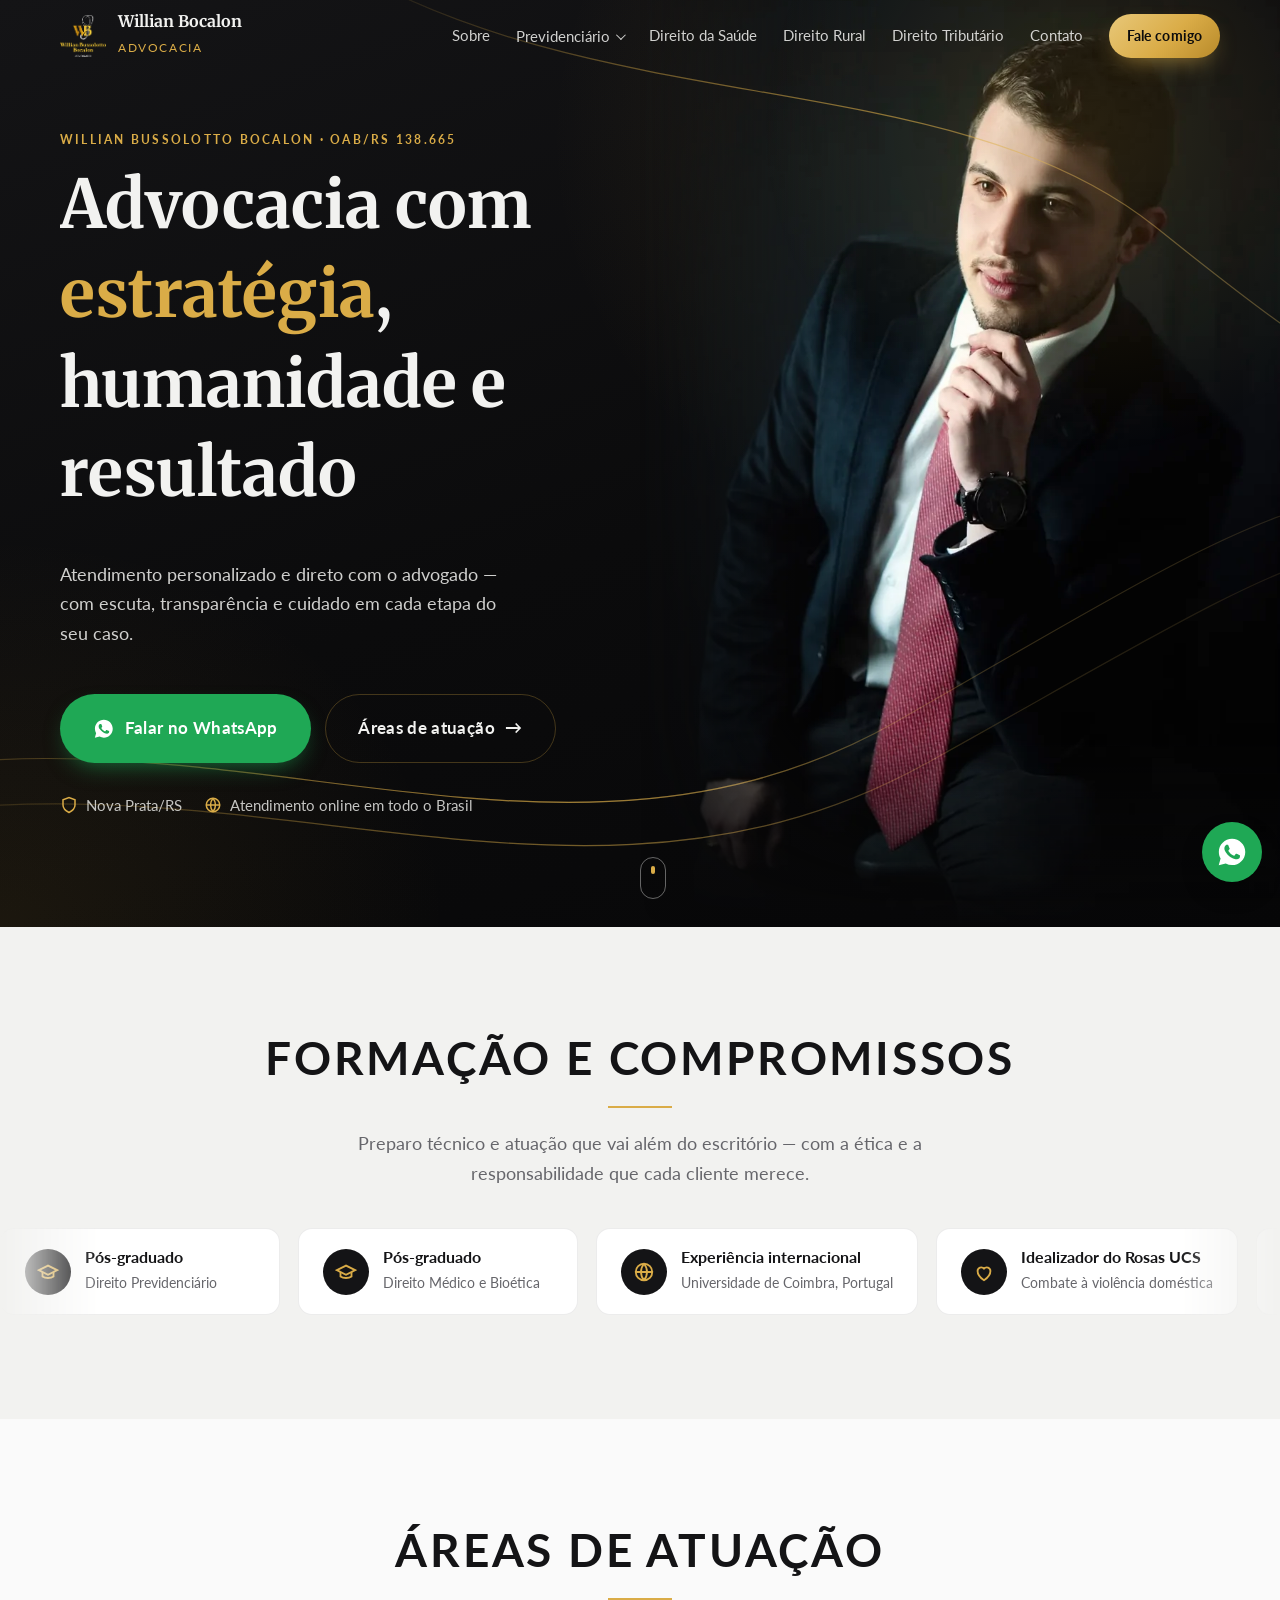
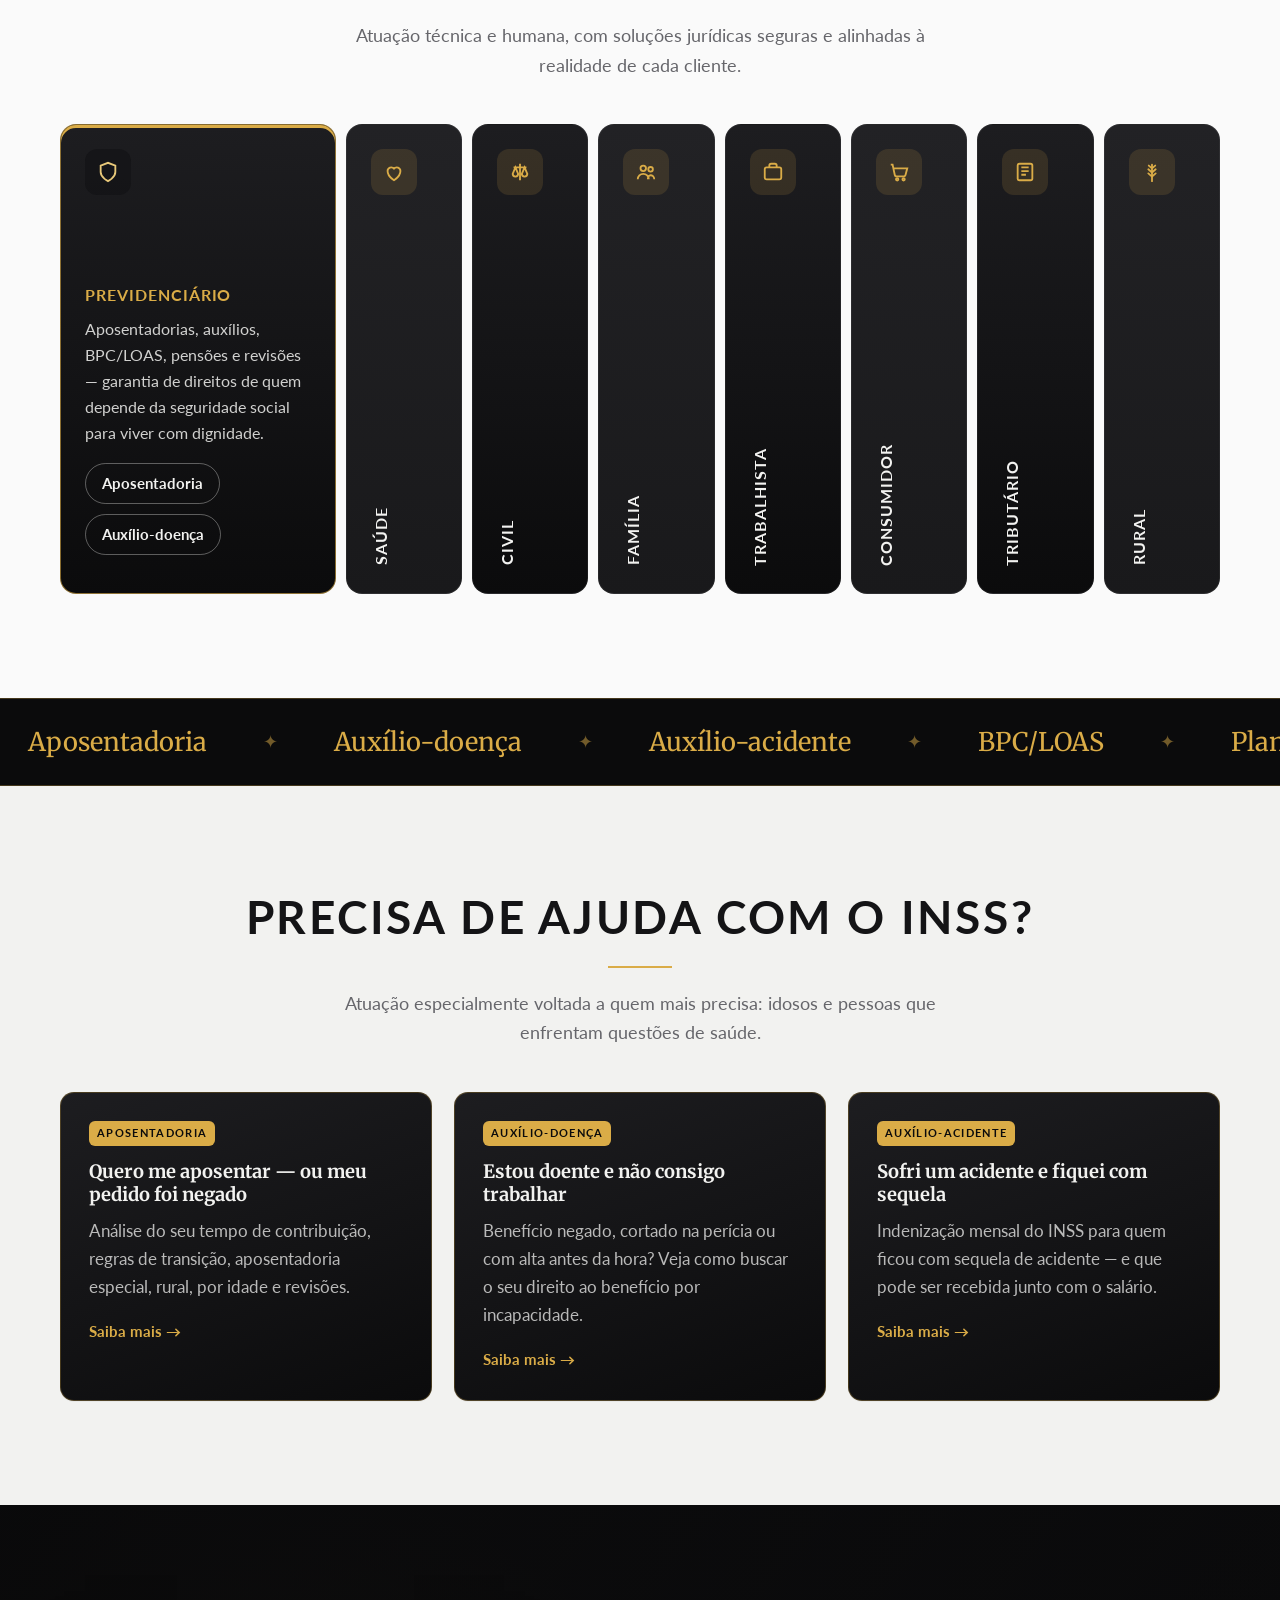
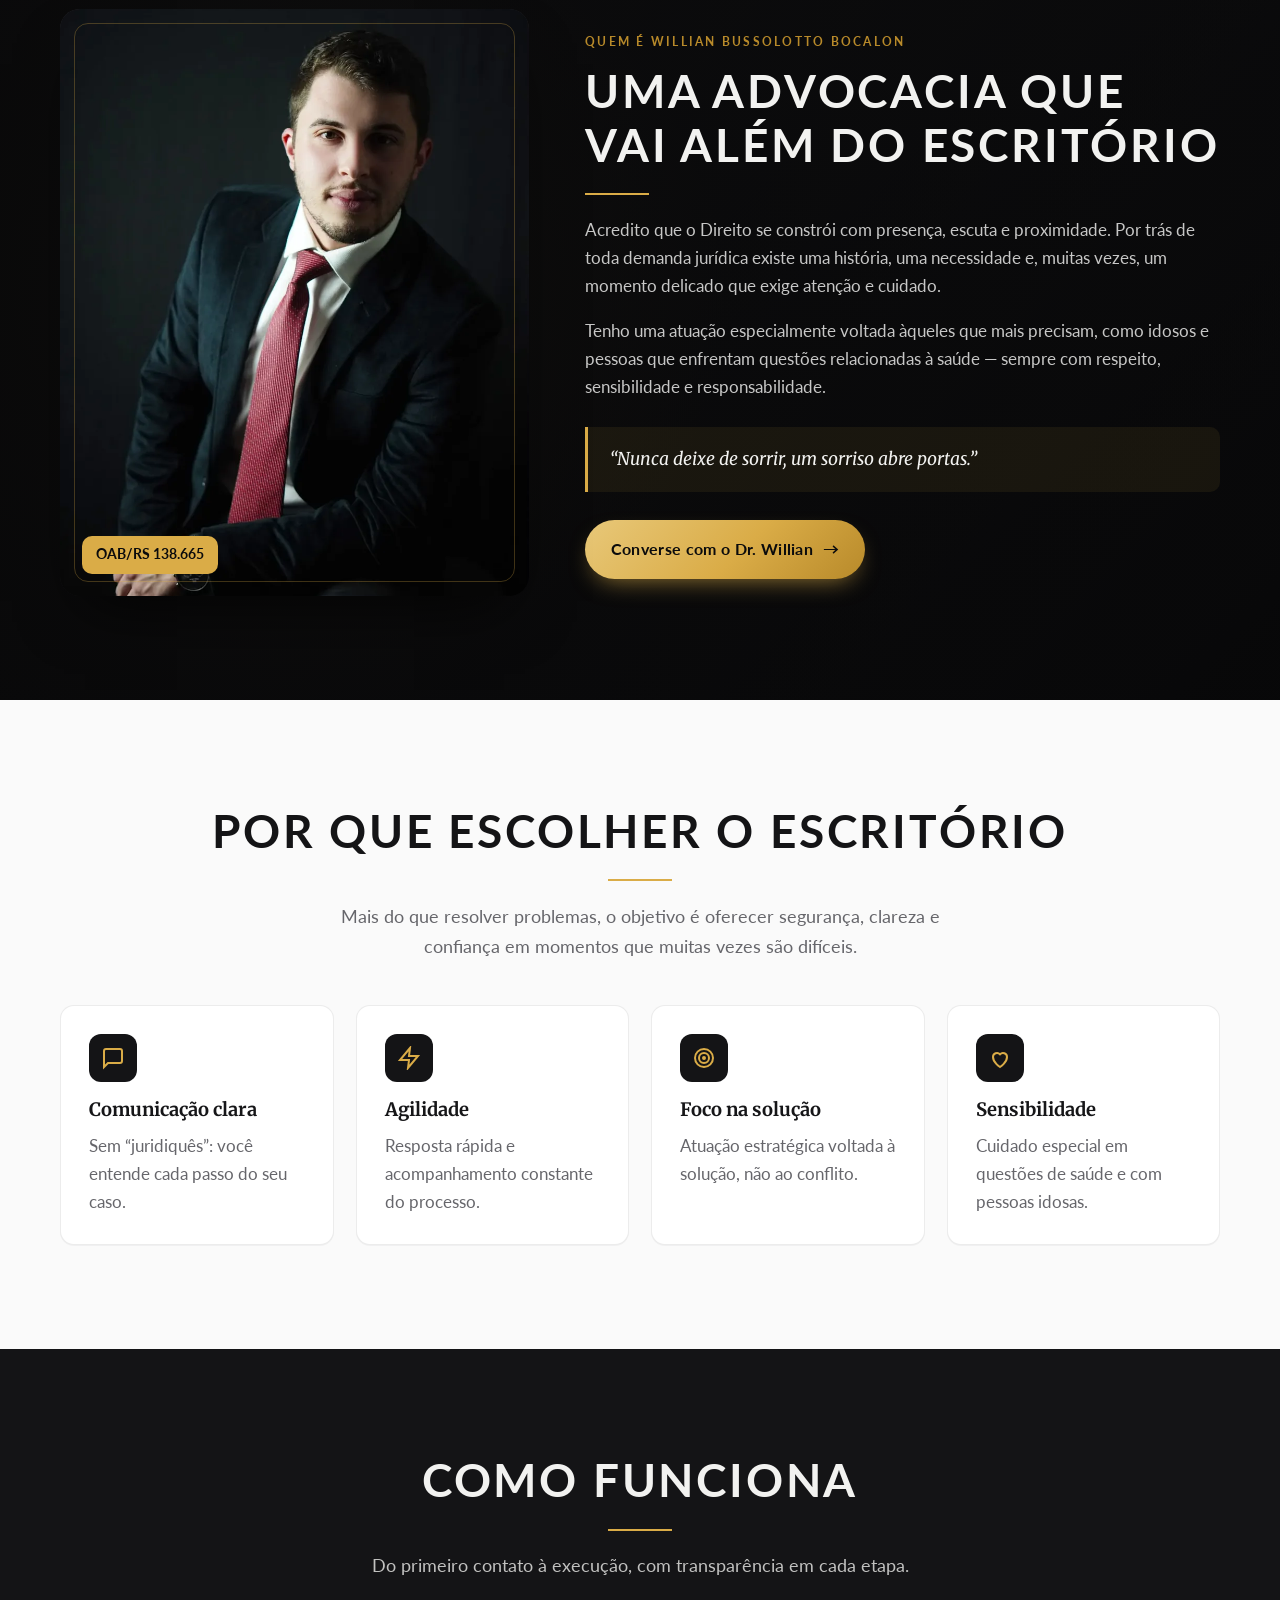
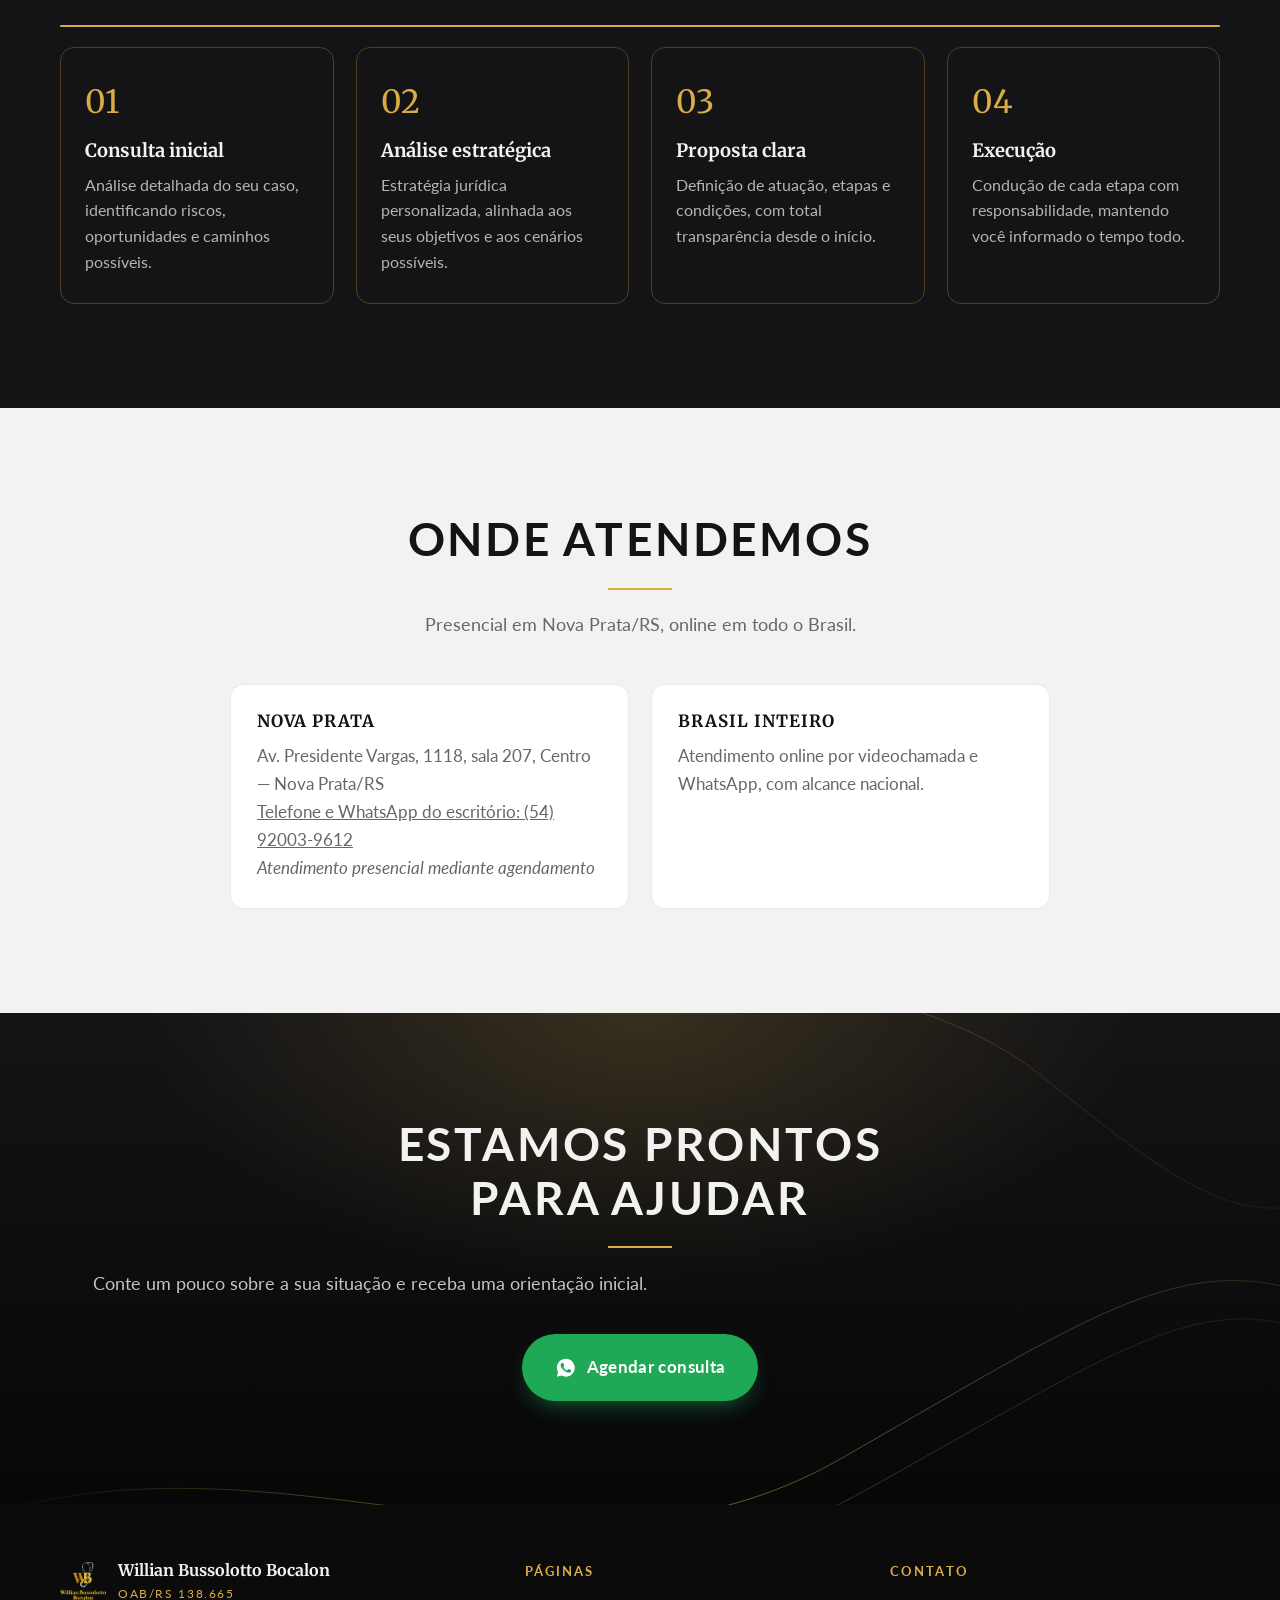
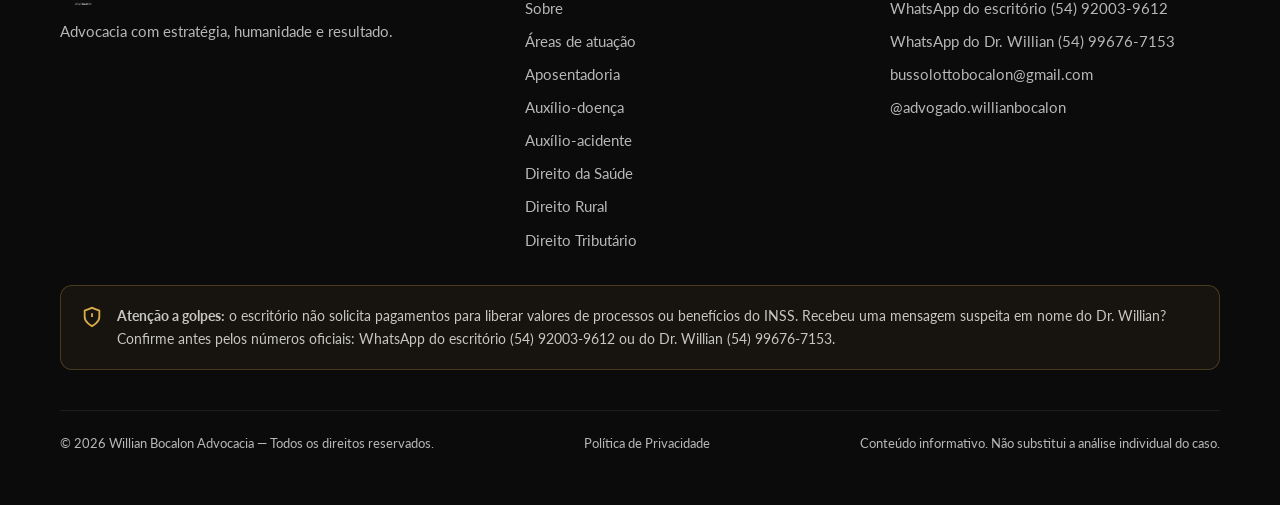
==== index.html @ 3c2e7d41 "Página de Direito Tributário com formulários em etapas Isenção de IR por doença grave, dívidas de im" ====
<!doctype html>
<html lang="pt-BR">
<head>
  <meta charset="utf-8">
  <meta name="viewport" content="width=device-width, initial-scale=1">
  <title>Willian Bocalon Advocacia | Advogado em Nova Prata/RS</title>
  <meta name="description" content="Advocacia com estratégia, humanidade e resultado. Direito Previdenciário, Saúde, Civil, Família, Trabalhista, Consumidor e Tributário. Nova Prata/RS e atendimento online em todo o Brasil.">
  <link rel="canonical" href="https://willianbocalon.com.br/">
  <meta property="og:title" content="Willian Bocalon Advocacia">
  <meta property="og:description" content="Advocacia com estratégia, humanidade e resultado. Atendimento em Nova Prata/RS e online.">
  <meta property="og:image" content="https://willianbocalon.com.br/assets/img/logo.png">
  <meta property="og:type" content="website">
  <meta name="theme-color" content="#0b0b0c">
  <link rel="icon" href="assets/img/logo.png">
  <link rel="preconnect" href="https://fonts.googleapis.com">
  <link rel="preconnect" href="https://fonts.gstatic.com" crossorigin>
  <link href="https://fonts.googleapis.com/css2?family=Lato:wght@400;700&family=Merriweather:ital,wght@0,700;1,400&display=swap" rel="stylesheet">
  <link rel="stylesheet" href="assets/css/style.css?v=16">
  <script type="application/ld+json">
  {
    "@context": "https://schema.org",
    "@type": "LegalService",
    "name": "Willian Bocalon Advocacia",
    "url": "https://willianbocalon.com.br/",
    "telephone": ["+55 54 92003-9612", "+55 54 99676-7153"],
    "email": "bussolottobocalon@gmail.com",
    "image": "https://willianbocalon.com.br/assets/img/logo.png",
    "areaServed": "BR",
    "address": [
      {"@type": "PostalAddress", "streetAddress": "Av. Presidente Vargas, 1118, sala 207", "addressLocality": "Nova Prata", "addressRegion": "RS", "addressCountry": "BR"}
    ],
    "sameAs": ["https://www.instagram.com/advogado.willianbocalon/"]
  }
  </script>
</head>
<body class="home" data-whats-msg="Olá, Dr. Willian! Vim pelo site e gostaria de uma orientação sobre o meu caso.">

<header class="header">
  <div class="wrap">
    <a class="brand" href="#topo">
      <img src="assets/img/logo.png" alt="" width="46" height="43">
      <span><strong>Willian Bocalon</strong><small>Advocacia</small></span>
    </a>
    <button class="nav-toggle" aria-label="Abrir menu" aria-expanded="false">
      <svg viewBox="0 0 24 24" fill="none" stroke="currentColor" stroke-width="2" stroke-linecap="round"><path d="M4 7h16M4 12h16M4 17h16"/></svg>
    </button>
    <nav class="nav" aria-label="Principal">
      <a href="#sobre">Sobre</a>
      <div class="nav__group">
        <button class="nav__drop" type="button" aria-expanded="false">Previdenciário</button>
        <div class="nav__menu">
          <a href="aposentadoria.html">Aposentadoria</a>
          <a href="auxilio-doenca.html">Auxílio-doença</a>
          <a href="auxilio-acidente.html">Auxílio-acidente</a>
        </div>
      </div>
      <a href="direito-da-saude.html">Direito da Saúde</a>
      <a href="direito-rural.html">Direito Rural</a>
      <a href="direito-tributario.html">Direito Tributário</a>
      <a href="#contato">Contato</a>
      <a class="btn btn--gold" href="#" data-whats data-track="header-home">Fale comigo</a>
    </nav>
  </div>
</header>

<main id="topo">

  <!-- HERO EM TELA CHEIA -->
  <section class="hero hero--full hero--photo">
    <picture class="hero__photo">
      <source srcset="assets/img/willian-pensativo.webp" type="image/webp">
      <img src="assets/img/willian-pensativo.jpg" alt="Dr. Willian Bussolotto Bocalon, advogado" width="900" height="1351" fetchpriority="high">
    </picture>
    <div class="hero-glow" aria-hidden="true"></div>
    <svg class="hero-art" viewBox="0 0 1600 900" preserveAspectRatio="xMidYMid slice" aria-hidden="true">
      <defs>
        <linearGradient id="heroGold" x1="0" y1="0" x2="1" y2="0">
          <stop offset="0" stop-color="#daac47" stop-opacity="0"/>
          <stop offset=".45" stop-color="#daac47" stop-opacity=".6"/>
          <stop offset="1" stop-color="#e8c879" stop-opacity=".1"/>
        </linearGradient>
      </defs>
      <path d="M-50 780 C 350 640, 700 900, 1050 700 S 1500 420, 1700 520"/>
      <path d="M-50 820 C 380 690, 720 940, 1080 740 S 1520 470, 1700 570"/>
      <path d="M500 -40 C 760 120, 1100 60, 1300 220 S 1560 420, 1700 360"/>
    </svg>
    <div class="wrap">
      <span class="eyebrow">Willian Bussolotto Bocalon · OAB/RS 138.665</span>
      <h1 data-split>Advocacia com <span class="gold">estratégia</span>, humanidade e resultado</h1>
      <p class="lead">Atendimento personalizado e direto com o advogado — com escuta, transparência e cuidado em cada etapa do seu caso.</p>
      <div class="hero__ctas">
        <a class="btn btn--whats btn--lg" href="#" data-whats data-track="hero-home">
          <svg viewBox="0 0 24 24" fill="currentColor"><path d="M12.04 2C6.58 2 2.13 6.45 2.13 11.91c0 1.75.46 3.45 1.32 4.95L2.05 22l5.25-1.38a9.9 9.9 0 0 0 4.74 1.21c5.46 0 9.91-4.45 9.91-9.91C21.95 6.45 17.5 2 12.04 2Zm5.8 14.06c-.24.68-1.42 1.3-1.96 1.35-.5.05-1.13.07-1.82-.11-.42-.13-.96-.31-1.65-.61-2.9-1.25-4.8-4.18-4.94-4.37-.14-.19-1.18-1.57-1.18-3 0-1.42.75-2.12 1.01-2.41.27-.29.58-.36.78-.36h.56c.18 0 .42-.07.66.5.24.58.82 2 .89 2.15.07.14.12.31.02.5-.1.19-.14.31-.29.48-.14.17-.3.37-.43.5-.14.14-.29.3-.13.59.17.29.74 1.22 1.59 1.97 1.09.97 2.01 1.27 2.3 1.42.29.14.46.12.63-.07.17-.19.72-.84.92-1.13.19-.29.38-.24.65-.14.26.1 1.68.79 1.97.94.29.14.48.22.55.34.07.12.07.7-.17 1.38Z"/></svg>
          Falar no WhatsApp
        </a>
        <a class="btn btn--ghost btn--lg" href="#areas">Áreas de atuação <span class="arr">→</span></a>
      </div>
      <div class="hero__trust">
        <span><svg viewBox="0 0 24 24" fill="none" stroke="currentColor" stroke-width="2"><path d="M12 22s8-4 8-10V5l-8-3-8 3v7c0 6 8 10 8 10Z"/></svg>Nova Prata/RS</span>
        <span><svg viewBox="0 0 24 24" fill="none" stroke="currentColor" stroke-width="2"><circle cx="12" cy="12" r="9"/><path d="M3 12h18M12 3a14 14 0 0 1 0 18M12 3a14 14 0 0 0 0 18"/></svg>Atendimento online em todo o Brasil</span>
      </div>
    </div>
    <a class="scroll-cue" href="#formacao" aria-label="Rolar para baixo"></a>
  </section>

  <!-- FORMAÇÃO E COMPROMISSOS (equivalente a "Reconhecimentos") -->
  <section class="section section--cream" id="formacao">
    <div class="wrap center reveal">
      <h2 class="title-xl">Formação e compromissos</h2>
      <p class="lead">Preparo técnico e atuação que vai além do escritório — com a ética e a responsabilidade que cada cliente merece.</p>
    </div>
    <div class="marquee reveal" style="margin-top:40px">
      <div class="marquee__track">
        <div class="badge"><div class="icon"><svg viewBox="0 0 24 24" fill="none" stroke="currentColor" stroke-width="2"><path d="M22 10 12 5 2 10l10 5 10-5Z"/><path d="M6 12v5c3 2 9 2 12 0v-5"/></svg></div><div><strong>Pós-graduado</strong><small>Direito Previdenciário</small></div></div>
        <div class="badge"><div class="icon"><svg viewBox="0 0 24 24" fill="none" stroke="currentColor" stroke-width="2"><path d="M22 10 12 5 2 10l10 5 10-5Z"/><path d="M6 12v5c3 2 9 2 12 0v-5"/></svg></div><div><strong>Pós-graduado</strong><small>Direito Médico e Bioética</small></div></div>
        <div class="badge"><div class="icon"><svg viewBox="0 0 24 24" fill="none" stroke="currentColor" stroke-width="2"><circle cx="12" cy="12" r="9"/><path d="M3 12h18M12 3a14 14 0 0 1 0 18M12 3a14 14 0 0 0 0 18"/></svg></div><div><strong>Experiência internacional</strong><small>Universidade de Coimbra, Portugal</small></div></div>
        <div class="badge"><div class="icon"><svg viewBox="0 0 24 24" fill="none" stroke="currentColor" stroke-width="2"><path d="M12 21s-7-4.35-7-10a4 4 0 0 1 7-2.65A4 4 0 0 1 19 11c0 5.65-7 10-7 10Z"/></svg></div><div><strong>Idealizador do Rosas UCS</strong><small>Combate à violência doméstica</small></div></div>
        <div class="badge" aria-hidden="true"><div class="icon"><svg viewBox="0 0 24 24" fill="none" stroke="currentColor" stroke-width="2"><path d="M22 10 12 5 2 10l10 5 10-5Z"/><path d="M6 12v5c3 2 9 2 12 0v-5"/></svg></div><div><strong>Pós-graduado</strong><small>Direito Previdenciário</small></div></div>
        <div class="badge" aria-hidden="true"><div class="icon"><svg viewBox="0 0 24 24" fill="none" stroke="currentColor" stroke-width="2"><path d="M22 10 12 5 2 10l10 5 10-5Z"/><path d="M6 12v5c3 2 9 2 12 0v-5"/></svg></div><div><strong>Pós-graduado</strong><small>Direito Médico e Bioética</small></div></div>
        <div class="badge" aria-hidden="true"><div class="icon"><svg viewBox="0 0 24 24" fill="none" stroke="currentColor" stroke-width="2"><circle cx="12" cy="12" r="9"/><path d="M3 12h18M12 3a14 14 0 0 1 0 18M12 3a14 14 0 0 0 0 18"/></svg></div><div><strong>Experiência internacional</strong><small>Universidade de Coimbra, Portugal</small></div></div>
        <div class="badge" aria-hidden="true"><div class="icon"><svg viewBox="0 0 24 24" fill="none" stroke="currentColor" stroke-width="2"><path d="M12 21s-7-4.35-7-10a4 4 0 0 1 7-2.65A4 4 0 0 1 19 11c0 5.65-7 10-7 10Z"/></svg></div><div><strong>Idealizador do Rosas UCS</strong><small>Combate à violência doméstica</small></div></div>
        <!-- repetição para o movimento contínuo -->
        <div class="badge" aria-hidden="true"><div class="icon"><svg viewBox="0 0 24 24" fill="none" stroke="currentColor" stroke-width="2"><path d="M22 10 12 5 2 10l10 5 10-5Z"/><path d="M6 12v5c3 2 9 2 12 0v-5"/></svg></div><div><strong>Pós-graduado</strong><small>Direito Previdenciário</small></div></div>
        <div class="badge" aria-hidden="true"><div class="icon"><svg viewBox="0 0 24 24" fill="none" stroke="currentColor" stroke-width="2"><path d="M22 10 12 5 2 10l10 5 10-5Z"/><path d="M6 12v5c3 2 9 2 12 0v-5"/></svg></div><div><strong>Pós-graduado</strong><small>Direito Médico e Bioética</small></div></div>
        <div class="badge" aria-hidden="true"><div class="icon"><svg viewBox="0 0 24 24" fill="none" stroke="currentColor" stroke-width="2"><circle cx="12" cy="12" r="9"/><path d="M3 12h18M12 3a14 14 0 0 1 0 18M12 3a14 14 0 0 0 0 18"/></svg></div><div><strong>Experiência internacional</strong><small>Universidade de Coimbra, Portugal</small></div></div>
        <div class="badge" aria-hidden="true"><div class="icon"><svg viewBox="0 0 24 24" fill="none" stroke="currentColor" stroke-width="2"><path d="M12 21s-7-4.35-7-10a4 4 0 0 1 7-2.65A4 4 0 0 1 19 11c0 5.65-7 10-7 10Z"/></svg></div><div><strong>Idealizador do Rosas UCS</strong><small>Combate à violência doméstica</small></div></div>
        <div class="badge" aria-hidden="true"><div class="icon"><svg viewBox="0 0 24 24" fill="none" stroke="currentColor" stroke-width="2"><path d="M22 10 12 5 2 10l10 5 10-5Z"/><path d="M6 12v5c3 2 9 2 12 0v-5"/></svg></div><div><strong>Pós-graduado</strong><small>Direito Previdenciário</small></div></div>
        <div class="badge" aria-hidden="true"><div class="icon"><svg viewBox="0 0 24 24" fill="none" stroke="currentColor" stroke-width="2"><path d="M22 10 12 5 2 10l10 5 10-5Z"/><path d="M6 12v5c3 2 9 2 12 0v-5"/></svg></div><div><strong>Pós-graduado</strong><small>Direito Médico e Bioética</small></div></div>
        <div class="badge" aria-hidden="true"><div class="icon"><svg viewBox="0 0 24 24" fill="none" stroke="currentColor" stroke-width="2"><circle cx="12" cy="12" r="9"/><path d="M3 12h18M12 3a14 14 0 0 1 0 18M12 3a14 14 0 0 0 0 18"/></svg></div><div><strong>Experiência internacional</strong><small>Universidade de Coimbra, Portugal</small></div></div>
        <div class="badge" aria-hidden="true"><div class="icon"><svg viewBox="0 0 24 24" fill="none" stroke="currentColor" stroke-width="2"><path d="M12 21s-7-4.35-7-10a4 4 0 0 1 7-2.65A4 4 0 0 1 19 11c0 5.65-7 10-7 10Z"/></svg></div><div><strong>Idealizador do Rosas UCS</strong><small>Combate à violência doméstica</small></div></div>
      </div>
    </div>
  </section>

  <!-- ÁREAS EM PAINÉIS -->
  <section class="section" id="areas">
    <div class="wrap">
      <div class="center reveal" style="margin-bottom:44px">
        <h2 class="title-xl">Áreas de atuação</h2>
        <p class="lead">Atuação técnica e humana, com soluções jurídicas seguras e alinhadas à realidade de cada cliente.</p>
      </div>
      <div class="areas reveal">
        <div class="area active" tabindex="0" aria-expanded="true">
          <div class="icon"><svg viewBox="0 0 24 24" fill="none" stroke="currentColor" stroke-width="2"><path d="M12 22s8-4 8-10V5l-8-3-8 3v7c0 6 8 10 8 10Z"/></svg></div>
          <h3>Previdenciário</h3>
          <div class="area__body">
            <p>Aposentadorias, auxílios, BPC/LOAS, pensões e revisões — garantia de direitos de quem depende da seguridade social para viver com dignidade.</p>
            <div class="card__links">
              <a href="aposentadoria.html">Aposentadoria</a>
              <a href="auxilio-doenca.html">Auxílio-doença</a>
              <a href="auxilio-acidente.html">Auxílio-acidente</a>
            </div>
          </div>
        </div>
        <div class="area" tabindex="0" aria-expanded="false">
          <div class="icon"><svg viewBox="0 0 24 24" fill="none" stroke="currentColor" stroke-width="2"><path d="M12 21s-7-4.35-7-10a4 4 0 0 1 7-2.65A4 4 0 0 1 19 11c0 5.65-7 10-7 10Z"/></svg></div>
          <h3>Saúde</h3>
          <div class="area__body"><p>Demandas contra planos de saúde e o poder público: medicamentos, cirurgias e tratamentos, priorizando a urgência e a vida do cliente.</p>
            <div class="card__links"><a href="direito-da-saude.html">Tratamento negado? Saiba mais</a></div>
          </div>
        </div>
        <div class="area" tabindex="0" aria-expanded="false">
          <div class="icon"><svg viewBox="0 0 24 24" fill="none" stroke="currentColor" stroke-width="2"><path d="M12 3v18M5 7h14M7 7l-3 7a3 3 0 0 0 6 0L7 7Zm10 0-3 7a3 3 0 0 0 6 0l-3-7Z"/></svg></div>
          <h3>Civil</h3>
          <div class="area__body"><p>Direitos e obrigações nas relações privadas, com soluções seguras e equilibradas para os conflitos do dia a dia.</p></div>
        </div>
        <div class="area" tabindex="0" aria-expanded="false">
          <div class="icon"><svg viewBox="0 0 24 24" fill="none" stroke="currentColor" stroke-width="2"><circle cx="9" cy="8" r="3"/><circle cx="17" cy="9" r="2.5"/><path d="M3 20c0-3.3 2.7-6 6-6s6 2.7 6 6M14 20c0-2.2 1.3-4.5 3-4.5s4 1.5 4 4.5"/></svg></div>
          <h3>Família</h3>
          <div class="area__body"><p>Divórcio, guarda, pensão alimentícia e inventário, com sensibilidade para momentos delicados.</p></div>
        </div>
        <div class="area" tabindex="0" aria-expanded="false">
          <div class="icon"><svg viewBox="0 0 24 24" fill="none" stroke="currentColor" stroke-width="2"><rect x="3" y="7" width="18" height="13" rx="2"/><path d="M8 7V5a2 2 0 0 1 2-2h4a2 2 0 0 1 2 2v2"/></svg></div>
          <h3>Trabalhista</h3>
          <div class="area__body"><p>Defesa de trabalhadores e empregadores em demandas sobre vínculos, verbas trabalhistas e garantias legais.</p></div>
        </div>
        <div class="area" tabindex="0" aria-expanded="false">
          <div class="icon"><svg viewBox="0 0 24 24" fill="none" stroke="currentColor" stroke-width="2"><path d="M3 4h2l2.4 11.2a2 2 0 0 0 2 1.6h7.7a2 2 0 0 0 2-1.5L21 8H6"/><circle cx="10" cy="20" r="1.3"/><circle cx="17" cy="20" r="1.3"/></svg></div>
          <h3>Consumidor</h3>
          <div class="area__body"><p>Proteção contra práticas abusivas, cobranças indevidas e falhas na prestação de serviços.</p></div>
        </div>
        <div class="area" tabindex="0" aria-expanded="false">
          <div class="icon"><svg viewBox="0 0 24 24" fill="none" stroke="currentColor" stroke-width="2"><rect x="4" y="3" width="16" height="18" rx="2"/><path d="M8 7h8M8 11h8M8 15h5"/></svg></div>
          <h3>Tributário</h3>
          <div class="area__body"><p>Isenção de Imposto de Renda por doença grave, defesa em cobranças e execuções fiscais e recuperação de impostos pagos a mais.</p>
            <div class="card__links"><a href="direito-tributario.html">Isenção de IR e dívidas de impostos</a></div>
          </div>
        </div>
        <div class="area" tabindex="0" aria-expanded="false">
          <div class="icon"><svg viewBox="0 0 24 24" fill="none" stroke="currentColor" stroke-width="2" stroke-linecap="round" stroke-linejoin="round"><path d="M12 22V4"/><path d="M12 8 8.5 5M12 8l3.5-3M12 12.5 8 9M12 12.5 16 9M12 17l-4-3.5M12 17l4-3.5"/></svg></div>
          <h3>Rural</h3>
          <div class="area__body"><p>PROAGRO negado, prorrogação e renegociação de dívidas rurais, com atenção a quem vive do campo.</p>
            <div class="card__links"><a href="direito-rural.html">PROAGRO e dívidas rurais</a></div>
          </div>
        </div>
      </div>
    </div>
  </section>

  <!-- FAIXA DE PALAVRAS -->
  <div class="ticker" aria-hidden="true">
    <div class="marquee__track">
      <span>Aposentadoria</span><span>Auxílio-doença</span><span>Auxílio-acidente</span><span>BPC/LOAS</span><span>Planos de saúde</span><span>Revisão de benefícios</span><span>PROAGRO</span><span>Dívidas rurais</span><span>Isenção de IR</span><span>Pensão por morte</span>
      <span>Aposentadoria</span><span>Auxílio-doença</span><span>Auxílio-acidente</span><span>BPC/LOAS</span><span>Planos de saúde</span><span>Revisão de benefícios</span><span>PROAGRO</span><span>Dívidas rurais</span><span>Isenção de IR</span><span>Pensão por morte</span>
    </div>
  </div>

  <!-- INSS -->
  <section class="section section--cream">
    <div class="wrap">
      <div class="center reveal" style="margin-bottom:44px">
        <h2 class="title-xl">Precisa de ajuda com o INSS?</h2>
        <p class="lead">Atuação especialmente voltada a quem mais precisa: idosos e pessoas que enfrentam questões de saúde.</p>
      </div>
      <div class="grid grid--3" data-stagger>
        <a class="card card--feature reveal" href="aposentadoria.html">
          <span class="tag">Aposentadoria</span>
          <h3>Quero me aposentar — ou meu pedido foi negado</h3>
          <p>Análise do seu tempo de contribuição, regras de transição, aposentadoria especial, rural, por idade e revisões.</p>
          <span class="more">Saiba mais <span class="arr">→</span></span>
        </a>
        <a class="card card--feature reveal" href="auxilio-doenca.html">
          <span class="tag">Auxílio-doença</span>
          <h3>Estou doente e não consigo trabalhar</h3>
          <p>Benefício negado, cortado na perícia ou com alta antes da hora? Veja como buscar o seu direito ao benefício por incapacidade.</p>
          <span class="more">Saiba mais <span class="arr">→</span></span>
        </a>
        <a class="card card--feature reveal" href="auxilio-acidente.html">
          <span class="tag">Auxílio-acidente</span>
          <h3>Sofri um acidente e fiquei com sequela</h3>
          <p>Indenização mensal do INSS para quem ficou com sequela de acidente — e que pode ser recebida junto com o salário.</p>
          <span class="more">Saiba mais <span class="arr">→</span></span>
        </a>
      </div>
    </div>
  </section>

  <!-- SOBRE (equivalente à faixa de "história") -->
  <!-- Quando tiver foto do escritório: adicione class="band band--photo" e style="background-image:url('assets/img/escritorio.jpg')" -->
  <section class="section band" id="sobre">
    <div class="wrap about">
      <div class="about__photo reveal">
        <picture>
          <source srcset="assets/img/willian-retrato.webp" type="image/webp">
          <img class="photo" src="assets/img/willian-retrato.jpg" alt="Dr. Willian Bussolotto Bocalon" width="900" height="1351" loading="lazy">
        </picture>
        <div class="about__badge">OAB/RS 138.665</div>
      </div>
      <div class="reveal left">
        <span class="eyebrow">Quem é Willian Bussolotto Bocalon</span>
        <h2 class="title-xl">Uma advocacia que vai além do escritório</h2>
        <p>Acredito que o Direito se constrói com presença, escuta e proximidade. Por trás de toda demanda jurídica existe uma história, uma necessidade e, muitas vezes, um momento delicado que exige atenção e cuidado.</p>
        <p>Tenho uma atuação especialmente voltada àqueles que mais precisam, como idosos e pessoas que enfrentam questões relacionadas à saúde — sempre com respeito, sensibilidade e responsabilidade.</p>
        <blockquote class="motto">“Nunca deixe de sorrir, um sorriso abre portas.”</blockquote>
        <div style="margin-top:28px"><a class="btn btn--gold" href="#" data-whats data-track="sobre-home">Converse com o Dr. Willian <span class="arr">→</span></a></div>
      </div>
    </div>
  </section>

  <!-- DIFERENCIAIS -->
  <section class="section">
    <div class="wrap">
      <div class="center reveal" style="margin-bottom:44px">
        <h2 class="title-xl">Por que escolher o escritório</h2>
        <p class="lead">Mais do que resolver problemas, o objetivo é oferecer segurança, clareza e confiança em momentos que muitas vezes são difíceis.</p>
      </div>
      <div class="grid grid--4" data-stagger>
        <div class="card reveal"><div class="icon"><svg viewBox="0 0 24 24" fill="none" stroke="currentColor" stroke-width="2"><path d="M21 15a2 2 0 0 1-2 2H7l-4 4V5a2 2 0 0 1 2-2h14a2 2 0 0 1 2 2Z"/></svg></div><h3>Comunicação clara</h3><p>Sem “juridiquês”: você entende cada passo do seu caso.</p></div>
        <div class="card reveal"><div class="icon"><svg viewBox="0 0 24 24" fill="none" stroke="currentColor" stroke-width="2"><path d="M13 2 3 14h9l-1 8 10-12h-9l1-8Z"/></svg></div><h3>Agilidade</h3><p>Resposta rápida e acompanhamento constante do processo.</p></div>
        <div class="card reveal"><div class="icon"><svg viewBox="0 0 24 24" fill="none" stroke="currentColor" stroke-width="2"><circle cx="12" cy="12" r="9"/><circle cx="12" cy="12" r="5"/><circle cx="12" cy="12" r="1"/></svg></div><h3>Foco na solução</h3><p>Atuação estratégica voltada à solução, não ao conflito.</p></div>
        <div class="card reveal"><div class="icon"><svg viewBox="0 0 24 24" fill="none" stroke="currentColor" stroke-width="2"><path d="M12 21s-7-4.35-7-10a4 4 0 0 1 7-2.65A4 4 0 0 1 19 11c0 5.65-7 10-7 10Z"/></svg></div><h3>Sensibilidade</h3><p>Cuidado especial em questões de saúde e com pessoas idosas.</p></div>
      </div>
    </div>
  </section>

  <!-- PROCESSO -->
  <section class="section section--dark">
    <div class="wrap">
      <div class="center reveal" style="margin-bottom:44px">
        <h2 class="title-xl">Como funciona</h2>
        <p class="lead">Do primeiro contato à execução, com transparência em cada etapa.</p>
      </div>
      <div class="steps" data-stagger>
        <div class="steps-line" aria-hidden="true"></div>
        <div class="step reveal"><h3>Consulta inicial</h3><p>Análise detalhada do seu caso, identificando riscos, oportunidades e caminhos possíveis.</p></div>
        <div class="step reveal"><h3>Análise estratégica</h3><p>Estratégia jurídica personalizada, alinhada aos seus objetivos e aos cenários possíveis.</p></div>
        <div class="step reveal"><h3>Proposta clara</h3><p>Definição de atuação, etapas e condições, com total transparência desde o início.</p></div>
        <div class="step reveal"><h3>Execução</h3><p>Condução de cada etapa com responsabilidade, mantendo você informado o tempo todo.</p></div>
      </div>
    </div>
  </section>

  <!-- CONTATO -->
  <section class="section section--cream" id="contato">
    <div class="wrap">
      <div class="center reveal" style="margin-bottom:44px">
        <h2 class="title-xl">Onde atendemos</h2>
        <p class="lead">Presencial em Nova Prata/RS, online em todo o Brasil.</p>
      </div>
      <div class="places places--2" data-stagger>
        <div class="place reveal">
          <h3>Nova Prata</h3>
          <p>Av. Presidente Vargas, 1118, sala 207, Centro — Nova Prata/RS</p>
          <p><a href="tel:+5554920039612">Telefone e WhatsApp do escritório: (54) 92003-9612</a></p>
          <p><em>Atendimento presencial mediante agendamento</em></p>
        </div>
        <div class="place reveal">
          <h3>Brasil inteiro</h3>
          <p>Atendimento online por videochamada e WhatsApp, com alcance nacional.</p>
        </div>
      </div>
    </div>
  </section>

  <!-- CTA -->
  <section class="section cta">
    <div class="wrap reveal">
      <h2 class="title-xl">Estamos prontos para ajudar</h2>
      <p class="lead">Conte um pouco sobre a sua situação e receba uma orientação inicial.</p>
      <a class="btn btn--whats btn--lg" href="#" data-whats data-track="cta-home">
        <svg viewBox="0 0 24 24" fill="currentColor"><path d="M12.04 2C6.58 2 2.13 6.45 2.13 11.91c0 1.75.46 3.45 1.32 4.95L2.05 22l5.25-1.38a9.9 9.9 0 0 0 4.74 1.21c5.46 0 9.91-4.45 9.91-9.91C21.95 6.45 17.5 2 12.04 2Zm5.8 14.06c-.24.68-1.42 1.3-1.96 1.35-.5.05-1.13.07-1.82-.11-.42-.13-.96-.31-1.65-.61-2.9-1.25-4.8-4.18-4.94-4.37-.14-.19-1.18-1.57-1.18-3 0-1.42.75-2.12 1.01-2.41.27-.29.58-.36.78-.36h.56c.18 0 .42-.07.66.5.24.58.82 2 .89 2.15.07.14.12.31.02.5-.1.19-.14.31-.29.48-.14.17-.3.37-.43.5-.14.14-.29.3-.13.59.17.29.74 1.22 1.59 1.97 1.09.97 2.01 1.27 2.3 1.42.29.14.46.12.63-.07.17-.19.72-.84.92-1.13.19-.29.38-.24.65-.14.26.1 1.68.79 1.97.94.29.14.48.22.55.34.07.12.07.7-.17 1.38Z"/></svg>
        Agendar consulta
      </a>
    </div>
  </section>
</main>

<footer class="footer">
  <div class="wrap footer__grid">
    <div>
      <a class="brand" href="#topo"><img src="assets/img/logo.png" alt="" width="46" height="43"><span><strong>Willian Bussolotto Bocalon</strong><small>OAB/RS 138.665</small></span></a>
      <p>Advocacia com estratégia, humanidade e resultado.</p>
    </div>
    <div>
      <h4>Páginas</h4>
      <ul>
        <li><a href="#sobre">Sobre</a></li>
        <li><a href="#areas">Áreas de atuação</a></li>
        <li><a href="aposentadoria.html">Aposentadoria</a></li>
        <li><a href="auxilio-doenca.html">Auxílio-doença</a></li>
        <li><a href="auxilio-acidente.html">Auxílio-acidente</a></li>
        <li><a href="direito-da-saude.html">Direito da Saúde</a></li>
        <li><a href="direito-rural.html">Direito Rural</a></li>
        <li><a href="direito-tributario.html">Direito Tributário</a></li>
      </ul>
    </div>
    <div>
      <h4>Contato</h4>
      <ul>
        <li><a href="#" data-whats data-track="footer-home">WhatsApp do escritório (54) 92003-9612</a></li>
        <li><a href="https://wa.me/5554996767153" target="_blank" rel="noopener">WhatsApp do Dr. Willian (54) 99676-7153</a></li>
        <li><a href="mailto:bussolottobocalon@gmail.com">bussolottobocalon@gmail.com</a></li>
        <li><a href="https://www.instagram.com/advogado.willianbocalon/" target="_blank" rel="noopener">@advogado.willianbocalon</a></li>
      </ul>
    </div>
  </div>
  <div class="wrap">
    <div class="notice">
      <svg viewBox="0 0 24 24" fill="none" stroke="currentColor" stroke-width="2"><path d="M12 22s8-4 8-10V5l-8-3-8 3v7c0 6 8 10 8 10Z"/><path d="M12 8v4M12 16h.01"/></svg>
      <span><strong>Atenção a golpes:</strong> o escritório não solicita pagamentos para liberar valores de processos ou benefícios do INSS. Recebeu uma mensagem suspeita em nome do Dr. Willian? Confirme antes pelos números oficiais: WhatsApp do escritório (54) 92003-9612 ou do Dr. Willian (54) 99676-7153.</span>
    </div>
  </div>
  <div class="wrap footer__bottom">
    <span>© <span id="year">2026</span> Willian Bocalon Advocacia — Todos os direitos reservados.</span>
    <span><a href="politica-de-privacidade.html">Política de Privacidade</a></span>
    <span>Conteúdo informativo. Não substitui a análise individual do caso.</span>
  </div>
  <div class="wrap footer__selo"><kyvo-selo data-tema="escuro"></kyvo-selo></div>
</footer>
<script src="https://kyvo.dev.br/selo.js" async></script>

<a class="float-whats" href="#" data-whats data-track="float-home" aria-label="Falar no WhatsApp">
  <svg viewBox="0 0 24 24" fill="currentColor"><path d="M12.04 2C6.58 2 2.13 6.45 2.13 11.91c0 1.75.46 3.45 1.32 4.95L2.05 22l5.25-1.38a9.9 9.9 0 0 0 4.74 1.21c5.46 0 9.91-4.45 9.91-9.91C21.95 6.45 17.5 2 12.04 2Zm5.8 14.06c-.24.68-1.42 1.3-1.96 1.35-.5.05-1.13.07-1.82-.11-.42-.13-.96-.31-1.65-.61-2.9-1.25-4.8-4.18-4.94-4.37-.14-.19-1.18-1.57-1.18-3 0-1.42.75-2.12 1.01-2.41.27-.29.58-.36.78-.36h.56c.18 0 .42-.07.66.5.24.58.82 2 .89 2.15.07.14.12.31.02.5-.1.19-.14.31-.29.48-.14.17-.3.37-.43.5-.14.14-.29.3-.13.59.17.29.74 1.22 1.59 1.97 1.09.97 2.01 1.27 2.3 1.42.29.14.46.12.63-.07.17-.19.72-.84.92-1.13.19-.29.38-.24.65-.14.26.1 1.68.79 1.97.94.29.14.48.22.55.34.07.12.07.7-.17 1.38Z"/></svg>
</a>

<script src="assets/js/main.js?v=16"></script>
</body>
</html>
---- assets/css/style.css ----
/* =========================================================
   Willian Bocalon Advocacia — estilos compartilhados
   ========================================================= */
:root {
  --espresso: #0b0b0c;
  --brown-900: #141416;
  --brown-800: #1d1d20;
  --brown-700: #2b2b2f;
  --gold: #daac47;
  --gold-soft: #e8c879;
  --gold-deep: #b88a2a;
  --cream: #f2f2f0;
  --cream-2: #fafafa;
  --ink: #161618;
  --muted: #66666b;
  --line: rgba(218, 172, 71, 0.28);
  --whats: #1fa855;
  --radius: 14px;
  --shadow: 0 18px 40px -18px rgba(11, 11, 12, 0.45);
  --wrap: 1160px;
  --serif: "Merriweather", Georgia, serif;
  --sans: "Lato", "Segoe UI", system-ui, sans-serif;
}

*, *::before, *::after { box-sizing: border-box; }
html { scroll-behavior: smooth; -webkit-text-size-adjust: 100%; }
body {
  margin: 0;
  font-family: var(--sans);
  font-size: 17px;
  line-height: 1.65;
  color: var(--ink);
  background: var(--cream-2);
}
img { max-width: 100%; display: block; }
a { color: inherit; }
h1, h2, h3 { font-family: var(--serif); line-height: 1.25; margin: 0 0 .6em; font-weight: 700; }
h1 { font-size: clamp(1.9rem, 4.6vw, 3.1rem); }
h2 { font-size: clamp(1.55rem, 3.2vw, 2.25rem); }
h3 { font-size: 1.15rem; }
p { margin: 0 0 1em; }

.wrap { width: min(100% - 32px, var(--wrap)); margin-inline: auto; }
.section { padding: clamp(56px, 9vw, 104px) 0; }
.section--dark { background: var(--brown-900); color: var(--cream); }
.section--cream { background: var(--cream); }
.eyebrow {
  display: inline-block;
  font-size: .78rem;
  letter-spacing: .18em;
  text-transform: uppercase;
  font-weight: 700;
  color: var(--gold-deep);
  margin-bottom: .9em;
}
.section--dark .eyebrow, .hero .eyebrow { color: var(--gold); }
.lead { font-size: 1.12rem; color: var(--muted); max-width: 62ch; }
.section--dark .lead { color: rgba(242, 242, 240, .78); }
.center { text-align: center; }
.center .lead { margin-inline: auto; }
.gold { color: var(--gold); }

/* ---------- Botões ---------- */
.btn {
  display: inline-flex; align-items: center; justify-content: center; gap: .6em;
  padding: 1em 1.6em;
  border-radius: 999px;
  font-weight: 700; font-size: 1rem; letter-spacing: .02em;
  text-decoration: none; border: 0; cursor: pointer;
  transition: transform .15s ease, box-shadow .15s ease, background .15s ease;
}
.btn:hover { transform: translateY(-2px); }
.btn svg { width: 1.25em; height: 1.25em; flex: none; }
.btn--gold { background: linear-gradient(135deg, var(--gold-soft), var(--gold) 55%, var(--gold-deep)); color: var(--espresso); box-shadow: 0 10px 24px -10px rgba(218,172,71,.7); }
.btn--whats { background: var(--whats); color: #fff; box-shadow: 0 10px 24px -10px rgba(31,168,85,.7); }
.btn--ghost { background: transparent; color: var(--cream); border: 1px solid var(--line); }
.btn--lg { font-size: 1.08rem; padding: 1.1em 1.9em; }
.btn--block { width: 100%; }

/* ---------- Header ---------- */
.header {
  position: sticky; top: 0; z-index: 50;
  background: rgba(11, 11, 12, .92);
  backdrop-filter: blur(8px);
  border-bottom: 1px solid var(--line);
}
.header .wrap { display: flex; align-items: center; justify-content: space-between; gap: 16px; min-height: 72px; }
.brand { display: flex; align-items: center; gap: 12px; text-decoration: none; color: var(--cream); }
.brand img { width: 46px; height: auto; }
.brand strong { font-family: var(--serif); font-size: 1rem; display: block; line-height: 1.2; }
.brand small { color: var(--gold); font-size: .72rem; letter-spacing: .14em; text-transform: uppercase; }
.nav { display: flex; align-items: center; gap: 26px; }
.nav a { color: var(--cream); text-decoration: none; font-size: .95rem; opacity: .85; }
.nav a:hover { opacity: 1; color: var(--gold); }
.nav .btn { padding: .7em 1.2em; font-size: .9rem; opacity: 1; color: var(--espresso); }
.nav a, .nav__drop { white-space: nowrap; }
@media (min-width: 901px) and (max-width: 1180px) {
  .nav { gap: 16px; }
  .nav a, .nav .nav__drop { font-size: .86rem; }
  .brand strong { font-size: .92rem; }
}
.nav-toggle { display: none; background: none; border: 0; color: var(--cream); padding: 8px; cursor: pointer; }
.nav-toggle svg { width: 28px; height: 28px; }

@media (max-width: 900px) {
  .nav-toggle { display: block; }
  .nav {
    position: absolute; top: 100%; left: 0; right: 0;
    flex-direction: column; align-items: stretch; gap: 0;
    background: var(--espresso); border-bottom: 1px solid var(--line);
    display: none; padding: 8px 16px 20px;
  }
  .nav.open { display: flex; }
  .nav a { padding: 14px 4px; border-bottom: 1px solid rgba(242, 242, 240,.08); }
  .nav .btn { margin-top: 14px; border: 0; }
}

/* ---------- Hero ---------- */
.hero {
  position: relative;
  color: var(--cream);
  background:
    url("../img/hero-lines.svg") center / cover no-repeat,
    radial-gradient(ellipse 60% 70% at 85% 15%, rgba(218,172,71,.16), transparent 70%),
    radial-gradient(ellipse 50% 60% at 0% 100%, rgba(184,138,42,.10), transparent 70%),
    linear-gradient(160deg, #141416 0%, #0b0b0c 55%, #070708 100%);
  padding: clamp(64px, 11vw, 132px) 0 clamp(64px, 10vw, 120px);
  overflow: hidden;
}
.hero::before {
  content: ""; position: absolute; inset: 0;
  background-image: radial-gradient(rgba(242, 242, 240,.06) 1px, transparent 1px);
  background-size: 26px 26px;
  -webkit-mask-image: linear-gradient(90deg, transparent 0%, #000 60%);
  mask-image: linear-gradient(90deg, transparent 0%, #000 60%);
}
.hero .wrap { position: relative; }
.hero__grid { display: grid; grid-template-columns: 1.25fr .9fr; gap: 48px; align-items: center; }
.hero h1 { max-width: 18ch; }
.hero p.lead { color: rgba(242, 242, 240,.85); }
.hero__ctas { display: flex; flex-wrap: wrap; gap: 14px; margin-top: 28px; }
.hero__trust { display: flex; flex-wrap: wrap; gap: 10px 22px; margin-top: 30px; font-size: .92rem; color: rgba(242, 242, 240,.8); }
.hero__trust span { display: inline-flex; align-items: center; gap: 8px; }
.hero__trust svg { width: 18px; height: 18px; color: var(--gold); flex: none; }
@media (max-width: 900px) {
  .hero__grid { grid-template-columns: 1fr; }
}

/* Cartão do hero (perguntas rápidas) */
.qcard {
  background: rgba(20, 20, 22, .82);
  border: 1px solid var(--line);
  border-radius: 20px;
  padding: 28px;
  box-shadow: var(--shadow);
  backdrop-filter: blur(6px);
}
.qcard h2 { font-size: 1.3rem; margin-bottom: .3em; }
.qcard > p { color: rgba(242, 242, 240,.75); font-size: .95rem; }
.qcard fieldset { border: 0; margin: 0 0 18px; padding: 0; }
.qcard legend { font-weight: 700; font-size: .95rem; margin-bottom: 10px; }
.chips { display: flex; flex-wrap: wrap; gap: 8px; }
.chips label { cursor: pointer; }
.chips input { position: absolute; opacity: 0; pointer-events: none; }
.chips span {
  display: inline-block; padding: .55em 1em; border-radius: 999px;
  border: 1px solid rgba(242, 242, 240,.25); font-size: .9rem;
  transition: all .15s ease;
}
.chips input:checked + span { background: var(--gold); border-color: var(--gold); color: var(--espresso); font-weight: 700; }
.chips input:focus-visible + span { outline: 2px solid var(--gold-soft); outline-offset: 2px; }
.qcard small { display: block; margin-top: 12px; color: rgba(242, 242, 240,.6); font-size: .8rem; text-align: center; }

/* ---------- Menu com submenu ---------- */
.nav__group { position: relative; }
.nav__drop { font: inherit; font-size: .95rem; background: none; border: 0; color: var(--cream); opacity: .85; cursor: pointer; padding: 0; display: inline-flex; align-items: center; gap: 6px; }
.nav__drop::after { content: ""; width: 7px; height: 7px; border-right: 1.5px solid currentColor; border-bottom: 1.5px solid currentColor; transform: rotate(45deg) translateY(-2px); }
.nav__drop:hover, .nav__group.open .nav__drop { opacity: 1; color: var(--gold); }
.nav__menu {
  position: absolute; top: calc(100% + 14px); left: -16px; min-width: 210px; display: none; flex-direction: column;
  background: rgba(11, 11, 12,.97); border: 1px solid var(--line); border-radius: 12px; padding: 8px; box-shadow: var(--shadow);
}
.nav__menu a { padding: 10px 12px; border-radius: 8px; }
.nav__menu a:hover { background: rgba(218,172,71,.1); }
.nav__group:hover .nav__menu, .nav__group:focus-within .nav__menu, .nav__group.open .nav__menu { display: flex; }
.nav__group::after { content: ""; position: absolute; left: 0; right: 0; top: 100%; height: 16px; }
@media (max-width: 900px) {
  .nav__drop { width: 100%; padding: 14px 4px; justify-content: space-between; border-bottom: 1px solid rgba(242, 242, 240,.08); }
  .nav__menu { position: static; display: flex; background: none; border: 0; box-shadow: none; padding: 0 0 0 14px; min-width: 0; }
  .nav__menu a { padding: 12px 4px; }
}

/* ---------- Páginas de área com cartões de escolha ---------- */
.area-hero h1 { max-width: 20ch; }
.area-hero .lead + .lead { margin-top: -.2em; }
.choice-cards { display: grid; grid-template-columns: repeat(auto-fit, minmax(min(100%, 260px), 1fr)); gap: 18px; }
.choice {
  position: relative; display: flex; flex-direction: column; gap: 10px; text-align: left; cursor: pointer; font: inherit;
  padding: 28px 24px; border-radius: 18px; color: var(--cream);
  background: linear-gradient(160deg, var(--brown-800), var(--espresso)); border: 1px solid var(--line);
  transition: transform .2s var(--ease), border-color .2s ease, box-shadow .2s ease;
}
.choice:hover { transform: translateY(-4px); border-color: var(--gold); box-shadow: var(--shadow); }
.choice:focus-visible { outline: 2px solid var(--gold-soft); outline-offset: 3px; }
.choice.is-active { border-color: var(--gold); box-shadow: 0 0 0 1px var(--gold), var(--shadow); }
.choice__icon { width: 58px; height: 58px; border-radius: 16px; display: grid; place-items: center; background: rgba(218,172,71,.14); color: var(--gold); }
.choice__icon svg { width: 30px; height: 30px; }
.choice__tag { font-size: .72rem; letter-spacing: .14em; text-transform: uppercase; color: var(--gold); font-weight: 700; }
.choice h3 { margin: 0; font-size: 1.2rem; color: var(--cream); }
.choice p { margin: 0; color: rgba(242, 242, 240,.75); font-size: .97rem; }
.choice__go { margin-top: auto; padding-top: 8px; font-weight: 700; color: var(--gold); }
.choice.is-active .choice__go::after { content: " · aberto abaixo"; color: rgba(242, 242, 240,.6); font-weight: 400; }
.form-panel { max-width: 680px; margin: 34px auto 0; scroll-margin-top: 84px; }
.form-panel[hidden] { display: none; }
.section--dark .form-panel.qcard { background: rgba(20, 20, 22,.9); }

/* Detalhe rural: linhas de lavoura bem discretas no topo */
.hero--rural::before {
  display: block; background:
    repeating-linear-gradient(115deg, rgba(218,172,71,.07) 0 1px, transparent 1px 34px);
  -webkit-mask-image: linear-gradient(90deg, transparent 10%, #000 70%); mask-image: linear-gradient(90deg, transparent 10%, #000 70%);
}
.hero-badge { display: inline-flex; align-items: center; gap: 8px; color: var(--gold); }
.hero-badge svg { width: 22px; height: 22px; }

/* ---------- Página de texto legal ---------- */
.legal__wrap { max-width: 760px; }
.legal h1 { margin-bottom: .4em; }
.legal h2 { font-family: var(--sans); font-size: 1.15rem; margin: 2em 0 .6em; }
.legal p, .legal li { color: #2a2a2e; }
.legal__date { font-size: .9rem; color: var(--muted); }
.legal .list-gold { margin-bottom: 1em; }
.cta__alt { margin: 14px 0 0; }
.cta__alt a { color: rgba(242, 242, 240,.8); font-size: .95rem; }
.cta__alt a:hover { color: var(--gold); }

/* ---------- Pré-análise em etapas ---------- */
.lp .hero__grid { align-items: start; }
.wiz [hidden] { display: none !important; }
.wiz-opt--check { position: relative; padding-left: 2.9em; }
.wiz-opt--check::before { content: ""; position: absolute; left: 1em; top: 50%; width: 20px; height: 20px; margin-top: -10px; border-radius: 6px; border: 2px solid rgba(242, 242, 240,.45); }
.wiz-opt--check[aria-checked="true"]::before { border-color: var(--espresso); background: var(--espresso); box-shadow: inset 0 0 0 3px var(--gold); }
textarea.wiz-input { min-height: 110px; resize: vertical; line-height: 1.5; }
.wiz-mesano { display: grid; grid-template-columns: 1.4fr 1fr; gap: 8px; }
.wiz-dados { display: grid; gap: 16px; }
.wiz-dados .wiz-city { margin-bottom: 0; }
.wiz-hint--top { margin: -6px 0 12px; display: block; }
.wiz-docs { font-size: .9rem; margin: 12px 0 0; padding: 12px 14px; border-radius: 10px; background: rgba(242, 242, 240,.06); }
.mobile-bar { transition: transform .3s ease; }
.mobile-bar.is-hidden { transform: translateY(110%); }
.wiz { scroll-margin-top: 80px; font-size: 1.02rem; }
.wiz-head h2 { font-size: 1.3rem; margin: 0 0 .15em; }
.wiz-sub { color: rgba(242, 242, 240,.72); font-size: .95rem; margin: 0 0 14px; }
.wiz-progress { height: 6px; border-radius: 99px; background: rgba(242, 242, 240,.12); overflow: hidden; }
.wiz-progress span { display: block; height: 100%; background: linear-gradient(90deg, var(--gold-deep), var(--gold-soft)); border-radius: inherit; transition: width .4s var(--ease, ease); }
.wiz-count { margin: 6px 0 16px; font-size: .78rem; letter-spacing: .12em; text-transform: uppercase; color: var(--gold); font-weight: 700; }
.wiz-q { font-family: var(--sans); font-size: 1.12rem; font-weight: 700; line-height: 1.4; margin: 0 0 14px; outline: none; }
.wiz-opts { display: grid; gap: 8px; }
.wiz-opts--2 { grid-template-columns: 1fr 1fr; }
.wiz-opt {
  font: inherit; font-size: 1rem; text-align: left; cursor: pointer; color: var(--cream);
  min-height: 52px; padding: .75em 1em; border-radius: 12px;
  background: rgba(242, 242, 240,.05); border: 1px solid rgba(242, 242, 240,.2);
  transition: background .15s ease, border-color .15s ease, transform .1s ease;
}
.wiz-opt:hover { border-color: var(--gold); }
.wiz-opt:active { transform: scale(.98); }
.wiz-opt[aria-checked="true"] { background: var(--gold); border-color: var(--gold); color: var(--espresso); font-weight: 700; }
.wiz-opt:focus-visible, .wiz-input:focus-visible, .wiz-back:focus-visible, .wiz-consent input:focus-visible { outline: 2px solid var(--gold-soft); outline-offset: 2px; }
.wiz-extras { display: grid; gap: 16px; margin-top: 18px; padding: 16px; border-radius: 12px; border: 1px dashed rgba(218,172,71,.45); background: rgba(218,172,71,.05); }
.wiz-extra { display: grid; gap: 8px; }
.wiz-extras .wiz-opts { grid-template-columns: repeat(auto-fit, minmax(110px, 1fr)); }
.wiz-extras .wiz-opt { min-height: 46px; text-align: center; }
.wiz-sublabel { font-weight: 700; font-size: .95rem; margin: 0; }
.wiz-hint { color: rgba(242, 242, 240,.6); font-size: .82rem; }
.wiz-input {
  font: inherit; font-size: 1.05rem; width: 100%; min-height: 50px; padding: .6em .9em; border-radius: 10px;
  background: rgba(242, 242, 240,.06); color: var(--cream); border: 1px solid rgba(242, 242, 240,.25);
}
.wiz-input::placeholder { color: rgba(242, 242, 240,.45); }
select.wiz-input { appearance: none; background-image: linear-gradient(45deg, transparent 50%, var(--gold) 50%), linear-gradient(135deg, var(--gold) 50%, transparent 50%); background-position: calc(100% - 18px) 55%, calc(100% - 12px) 55%; background-size: 6px 6px; background-repeat: no-repeat; padding-right: 2em; }
select.wiz-input option { color: #111; }
.wiz-num { display: flex; align-items: center; gap: 10px; }
.wiz-input--num { max-width: 120px; }
.wiz-date { display: grid; grid-template-columns: .8fr 1.4fr 1fr; gap: 8px; }
.wiz-city { display: grid; grid-template-columns: 1fr 96px; gap: 6px 8px; margin-bottom: 16px; }
.wiz-nav { display: flex; justify-content: space-between; align-items: center; gap: 12px; margin-top: 20px; }
.wiz-next { min-width: 140px; }
.wiz-next:disabled { opacity: .4; cursor: not-allowed; transform: none; }
.wiz-back { font: inherit; background: none; border: 0; color: rgba(242, 242, 240,.75); cursor: pointer; padding: 10px 4px; font-size: .95rem; }
.wiz-back:hover { color: var(--gold); }
.wiz-skip { display: block; text-align: center; margin-top: 16px; font-size: .88rem; color: rgba(242, 242, 240,.7); }
.wiz-skip:hover { color: var(--gold); }
.wiz-review { display: grid; grid-template-columns: minmax(0, 1fr); margin: 0 0 6px; padding: 6px 14px; border-radius: 12px; background: rgba(242, 242, 240,.05); font-size: .92rem; }
.wiz-review dt { color: rgba(242, 242, 240,.62); font-size: .8rem; padding-top: 8px; }
.wiz-review dd { margin: 0; font-weight: 700; overflow-wrap: break-word; padding-bottom: 8px; border-bottom: 1px solid rgba(242, 242, 240,.08); }
.wiz-review dd:last-child { border-bottom: 0; }
.wiz-review .sub { padding-left: 14px; }
.wiz-review dd.sub { font-weight: 400; }
.wiz-edit { padding-left: 0; text-decoration: underline; }
.wiz-disclaimer { font-size: .9rem; margin: 12px 0; padding: 12px 14px; border-radius: 10px; border-left: 3px solid var(--gold); background: rgba(218,172,71,.08); }
.wiz-privacy { display: grid; gap: 8px; margin-bottom: 14px; }
.wiz-consent { display: flex; gap: 12px; align-items: flex-start; cursor: pointer; font-size: .95rem; line-height: 1.45; }
.wiz-consent input { width: 24px; height: 24px; flex: none; margin-top: 1px; accent-color: var(--gold); }
.wiz-privacy-text { font-size: .8rem; color: rgba(242, 242, 240,.62); margin: 0; }
.wiz-privacy-text a { color: var(--gold); }
.wiz-send { text-align: center; }
.wiz-send.is-disabled { filter: grayscale(.6); opacity: .55; box-shadow: none; }
.wiz-need { color: var(--gold-soft); font-size: .9rem; text-align: center; margin: 8px 0 0; }
@media (max-width: 520px) {
  .qcard.wiz { padding: 22px 18px; border-radius: 16px; }
  .wiz-opts--2 { grid-template-columns: 1fr; }
  .wiz-date { grid-template-columns: 1fr 1fr; }
  .wiz-date select:last-child { grid-column: 1 / -1; }
}

/* ---------- Cards / grids ---------- */
.grid { display: grid; gap: 22px; }
.grid--3 { grid-template-columns: repeat(3, 1fr); }
.grid--2 { grid-template-columns: repeat(2, 1fr); }
.grid--4 { grid-template-columns: repeat(4, 1fr); }
@media (max-width: 960px) { .grid--3, .grid--4 { grid-template-columns: repeat(2, 1fr); } }
@media (max-width: 640px) { .grid--3, .grid--2, .grid--4 { grid-template-columns: 1fr; } }

.card {
  background: #fff;
  border: 1px solid rgba(22, 22, 24,.08);
  border-radius: var(--radius);
  padding: 28px;
  box-shadow: 0 1px 0 rgba(22, 22, 24,.04);
  transition: transform .2s ease, box-shadow .2s ease, border-color .2s ease;
}
.card:hover { transform: translateY(-3px); box-shadow: var(--shadow); border-color: var(--line); }
.card p { color: var(--muted); margin: 0; }
.card .icon {
  width: 48px; height: 48px; border-radius: 12px;
  display: grid; place-items: center;
  background: var(--brown-900); color: var(--gold);
  margin-bottom: 16px;
}
.card .icon svg { width: 24px; height: 24px; }
.section--dark .card { background: var(--brown-800); border-color: rgba(242, 242, 240,.08); }
.section--dark .card p { color: rgba(242, 242, 240,.72); }
.section--dark .card .icon { background: rgba(218,172,71,.12); }

a.card { text-decoration: none; display: flex; flex-direction: column; }
.card .more { margin-top: 18px; font-weight: 700; color: var(--gold-deep); font-size: .95rem; }

/* Card destaque (áreas com landing própria) */
.card--feature {
  background: linear-gradient(160deg, var(--brown-800), var(--espresso));
  color: var(--cream);
  border-color: var(--line);
}
.card--feature p { color: rgba(242, 242, 240,.75); }
.card--feature .icon { background: rgba(218,172,71,.14); }
.card--feature .more { color: var(--gold); }
.card--wide { grid-column: 1 / -1; }
.card__links { display: flex; flex-wrap: wrap; gap: 10px; margin-top: 18px; }
.card__links a {
  text-decoration: none; font-weight: 700; font-size: .92rem; color: var(--gold);
  border: 1px solid var(--line); border-radius: 999px; padding: .5em 1.1em;
  transition: background .15s ease, color .15s ease;
}
.card__links a:hover { background: var(--gold); color: var(--espresso); }
.tag { display: inline-block; align-self: flex-start; font-size: .7rem; font-weight: 700; letter-spacing: .12em; text-transform: uppercase; background: var(--gold); color: var(--espresso); padding: .3em .7em; border-radius: 6px; margin-bottom: 14px; }

.section-head { margin-bottom: 44px; }

/* ---------- Sobre ---------- */
.about { display: grid; grid-template-columns: .85fr 1.15fr; gap: 56px; align-items: center; }
.about__photo {
  position: relative; aspect-ratio: 4 / 5; border-radius: 20px; overflow: hidden;
  background: linear-gradient(160deg, var(--brown-700), var(--espresso));
  display: grid; place-items: center; box-shadow: var(--shadow);
}
.about__photo picture { position: absolute; inset: 0; }
.about__photo img.photo { width: 100%; height: 100%; object-fit: cover; object-position: 50% 20%; }
.about__photo .ph { width: 52%; opacity: .9; }
.about__photo::after { content: ""; position: absolute; inset: 14px; border: 1px solid var(--line); border-radius: 14px; pointer-events: none; }
.about__badge {
  position: absolute; left: 22px; bottom: 22px; z-index: 1;
  background: var(--gold); color: var(--espresso); border-radius: 10px;
  padding: 10px 14px; font-weight: 700; font-size: .85rem; line-height: 1.3;
}
.checks { list-style: none; padding: 0; margin: 22px 0 0; display: grid; gap: 12px; }
.checks li { display: flex; gap: 12px; align-items: flex-start; }
.checks svg { width: 22px; height: 22px; color: var(--gold-deep); flex: none; margin-top: 3px; }
.section--dark .checks svg { color: var(--gold); }
blockquote.motto {
  margin: 26px 0 0; padding: 18px 22px; border-left: 3px solid var(--gold);
  background: rgba(218,172,71,.08); border-radius: 0 10px 10px 0;
  font-family: var(--serif); font-style: italic;
}
@media (max-width: 860px) {
  .about { grid-template-columns: 1fr; gap: 36px; }
  .about__photo { max-width: 420px; }
}

/* ---------- Passos ---------- */
.steps { counter-reset: step; display: grid; grid-template-columns: repeat(4, 1fr); gap: 22px; }
.step { position: relative; padding: 28px 24px; border-radius: var(--radius); border: 1px solid var(--line); }
.step::before {
  counter-increment: step; content: counter(step, decimal-leading-zero);
  font-family: var(--serif); font-size: 2rem; color: var(--gold); display: block; margin-bottom: 10px;
}
.step p { margin: 0; color: rgba(242, 242, 240,.72); font-size: .97rem; }
.section--cream .step p, .section:not(.section--dark) .step p { color: var(--muted); }
@media (max-width: 960px) { .steps { grid-template-columns: repeat(2, 1fr); } }
@media (max-width: 560px) { .steps { grid-template-columns: 1fr; } }

/* ---------- Sinais / alerta ---------- */
.alert {
  display: grid; grid-template-columns: auto 1fr auto; gap: 22px; align-items: center;
  background: var(--brown-900); color: var(--cream);
  border-radius: 20px; padding: 32px; border: 1px solid var(--line);
}
.alert .icon { width: 56px; height: 56px; border-radius: 14px; display: grid; place-items: center; background: rgba(218,172,71,.14); color: var(--gold); }
.alert .icon svg { width: 28px; height: 28px; }
.alert h3 { margin: 0 0 .3em; font-size: 1.3rem; }
.alert p { margin: 0; color: rgba(242, 242, 240,.75); }
@media (max-width: 760px) { .alert { grid-template-columns: 1fr; text-align: left; } }

/* ---------- FAQ ---------- */
.faq { max-width: 820px; margin-inline: auto; display: grid; gap: 12px; }
.faq details {
  background: #fff; border: 1px solid rgba(22, 22, 24,.1); border-radius: 12px; padding: 0 22px;
}
.faq details[open] { border-color: var(--line); box-shadow: var(--shadow); }
.faq summary {
  cursor: pointer; list-style: none; padding: 20px 32px 20px 0; position: relative;
  font-weight: 700; font-size: 1.02rem;
}
.faq summary::-webkit-details-marker { display: none; }
.faq summary::after {
  content: "+"; position: absolute; right: 0; top: 50%; transform: translateY(-50%);
  font-size: 1.5rem; color: var(--gold-deep); font-weight: 400;
}
.faq details[open] summary::after { content: "–"; }
.faq details p { color: var(--muted); padding-bottom: 6px; }

/* ---------- CTA final ---------- */
.cta {
  position: relative; overflow: hidden;
  background:
    url("../img/hero-lines.svg") center / cover no-repeat,
    radial-gradient(ellipse 55% 80% at 50% 0%, rgba(218,172,71,.18), transparent 70%),
    linear-gradient(180deg, #141416, #070708);
  color: var(--cream); text-align: center;
}
.cta .wrap { position: relative; }
.cta h2 { max-width: 22ch; margin-inline: auto; }
.cta .lead { color: rgba(242, 242, 240,.8); }
.cta .btn { margin-top: 18px; }

/* ---------- Contato / Locais ---------- */
.places { display: grid; grid-template-columns: repeat(3, 1fr); gap: 22px; }
.place { padding: 26px; border-radius: var(--radius); background: #fff; border: 1px solid rgba(22, 22, 24,.08); }
.place h3 { color: var(--brown-900); font-size: 1.05rem; letter-spacing: .06em; text-transform: uppercase; }
.place p { color: var(--muted); margin: 0; }
.places--2 { grid-template-columns: repeat(2, 1fr); max-width: 820px; margin-inline: auto; }
@media (max-width: 860px) { .places { grid-template-columns: 1fr; } }

/* ---------- Footer ---------- */
.footer { background: var(--espresso); color: rgba(242, 242, 240,.75); padding: 56px 0 28px; font-size: .95rem; }
.footer__grid { display: grid; grid-template-columns: 1.3fr 1fr 1fr; gap: 36px; }
.footer h4 { color: var(--gold); font-family: var(--sans); font-size: .8rem; letter-spacing: .16em; text-transform: uppercase; margin: 0 0 14px; }
.footer ul { list-style: none; padding: 0; margin: 0; display: grid; gap: 8px; }
.footer a { text-decoration: none; }
.footer a:hover { color: var(--gold); }
.footer .brand { margin-bottom: 14px; }
.footer__selo { margin-top: 22px; display: flex; justify-content: center; }
.footer__bottom { margin-top: 40px; padding-top: 22px; border-top: 1px solid rgba(242, 242, 240,.08); font-size: .82rem; display: flex; flex-wrap: wrap; justify-content: space-between; gap: 10px; }
@media (max-width: 760px) { .footer__grid { grid-template-columns: 1fr; } }

/* ---------- Botão flutuante WhatsApp ---------- */
.float-whats {
  position: fixed; right: 18px; bottom: 18px; z-index: 60;
  width: 60px; height: 60px; border-radius: 50%;
  background: var(--whats); color: #fff; display: grid; place-items: center;
  box-shadow: 0 12px 28px -8px rgba(0,0,0,.45);
  animation: pulse 2.4s infinite;
}
.float-whats svg { width: 32px; height: 32px; }
@keyframes pulse {
  0% { box-shadow: 0 0 0 0 rgba(31,168,85,.55), 0 12px 28px -8px rgba(0,0,0,.45); }
  70% { box-shadow: 0 0 0 16px rgba(31,168,85,0), 0 12px 28px -8px rgba(0,0,0,.45); }
  100% { box-shadow: 0 0 0 0 rgba(31,168,85,0), 0 12px 28px -8px rgba(0,0,0,.45); }
}

/* Barra fixa de CTA no mobile (landing pages) */
.mobile-bar { display: none; }
@media (max-width: 760px) {
  .lp .float-whats { display: none; }
  .lp .mobile-bar {
    display: flex; position: fixed; left: 0; right: 0; bottom: 0; z-index: 60;
    padding: 10px 12px calc(10px + env(safe-area-inset-bottom));
    background: rgba(11, 11, 12,.96); border-top: 1px solid var(--line);
  }
  .lp .mobile-bar .btn { width: 100%; padding: .95em 1em; }
  .lp .footer { padding-bottom: 96px; }
}

/* Header simplificado das landing pages */
.lp .header .wrap { min-height: 68px; }
.lp .header .btn { padding: .65em 1.1em; font-size: .9rem; }
@media (max-width: 520px) {
  .lp .header .btn span { display: none; }
  .brand strong { font-size: .9rem; }
}

/* Lista com marcadores dourados */
.list-gold { list-style: none; padding: 0; margin: 0; display: grid; gap: 10px; }
.list-gold li { padding-left: 26px; position: relative; }
.list-gold li::before { content: ""; position: absolute; left: 4px; top: .7em; width: 8px; height: 8px; border-radius: 50%; background: var(--gold); }

.split { display: grid; grid-template-columns: 1fr 1fr; gap: 48px; align-items: start; }
@media (max-width: 860px) { .split { grid-template-columns: 1fr; gap: 32px; } }

.panel { background: #fff; border-radius: 20px; padding: 32px; border: 1px solid rgba(22, 22, 24,.08); box-shadow: var(--shadow); }
.panel h3 { font-size: 1.2rem; }

.disclaimer { font-size: .8rem; color: rgba(242, 242, 240,.5); margin-top: 18px; }

/* =========================================================
   Visual institucional (inspirado em escritórios tradicionais)
   ========================================================= */
:root { --ease: cubic-bezier(.22, .61, .36, 1); }

.header { transition: background .35s ease, border-color .35s ease, box-shadow .35s ease; }
.header.scrolled { box-shadow: 0 10px 30px -18px rgba(0,0,0,.7); }

/* Home: cabeçalho transparente sobre o topo em tela cheia */
.home .header { position: fixed; left: 0; right: 0; background: transparent; border-bottom-color: transparent; backdrop-filter: none; }
.home .header.scrolled { background: rgba(11, 11, 12, .94); border-bottom-color: var(--line); backdrop-filter: blur(8px); }
@media (max-width: 900px) { .home .header { background: rgba(11, 11, 12, .94); } }

/* Títulos de seção grandes, centralizados, em caixa alta */
.title-xl {
  font-family: var(--sans); font-weight: 700; text-transform: uppercase;
  letter-spacing: .06em; font-size: clamp(1.7rem, 4.2vw, 2.9rem); line-height: 1.15;
  color: var(--brown-900); margin-bottom: .45em;
}
.section--dark .title-xl, .band .title-xl, .cta .title-xl { color: var(--cream); }
.title-xl::after {
  content: ""; display: block; width: 64px; height: 2px; background: var(--gold);
  margin: 22px auto 0; transform: scaleX(0); transition: transform .9s var(--ease) .25s;
}
.reveal.in .title-xl::after, .title-xl.in::after { transform: scaleX(1); }
.left .title-xl::after { margin-left: 0; transform-origin: left; }

/* Botão com seta que desliza */
.btn .arr { transition: transform .25s var(--ease); }
.btn:hover .arr { transform: translateX(4px); }

/* ---------- Hero em tela cheia ---------- */
.hero--full {
  min-height: 100svh; display: flex; align-items: center; text-align: center;
  padding: 130px 0 110px;
}
.hero--full::before { display: none; }
.hero--full .wrap { display: flex; flex-direction: column; align-items: center; }
.hero--full h1 { max-width: 20ch; font-size: clamp(2.2rem, 6vw, 4.2rem); }
.hero--full .lead { margin-inline: auto; }
.hero--full .hero__ctas, .hero--full .hero__trust { justify-content: center; }
.hero__mark { width: 92px; margin-bottom: 26px; opacity: 0; animation: fadeUp 1s var(--ease) .05s forwards; }
.hero--full .eyebrow { opacity: 0; animation: fadeUp .9s var(--ease) .1s forwards; }
.hero--full .lead, .hero--full .hero__ctas, .hero--full .hero__trust { opacity: 0; animation: fadeUp .9s var(--ease) forwards; }
.hero--full .lead { animation-delay: .8s; }
.hero--full .hero__ctas { animation-delay: .95s; }
.hero--full .hero__trust { animation-delay: 1.1s; }
@keyframes fadeUp { from { opacity: 0; transform: translateY(18px); } to { opacity: 1; transform: none; } }

/* Topo com a foto do advogado à direita, fundindo com o fundo escuro */
.hero--photo { text-align: left; }
.hero--photo .wrap { align-items: flex-start; position: relative; z-index: 1; }
.hero--photo h1 { max-width: 15ch; }
.hero--photo .lead { margin-inline: 0; max-width: 46ch; }
.hero--photo .hero__ctas, .hero--photo .hero__trust { justify-content: flex-start; }
.hero__photo {
  position: absolute; right: 0; bottom: 0; top: 0; width: min(50vw, 760px); z-index: 0;
  -webkit-mask-image: linear-gradient(to right, transparent 0%, #000 38%), linear-gradient(to top, transparent 0%, #000 22%);
  -webkit-mask-composite: source-in;
  mask-image: linear-gradient(to right, transparent 0%, #000 38%), linear-gradient(to top, transparent 0%, #000 22%);
  mask-composite: intersect;
  opacity: 0; animation: photoIn 1.6s var(--ease) .2s forwards;
}
.hero__photo img { width: 100%; height: 100%; object-fit: cover; object-position: 60% 15%; }
@keyframes photoIn { from { opacity: 0; transform: scale(1.04) translateX(20px); } to { opacity: 1; transform: none; } }
@media (max-width: 900px) {
  .hero--photo { flex-direction: column; text-align: center; padding-top: 72px; padding-bottom: 70px; }
  .hero__photo {
    position: relative; inset: auto; width: 100%; height: 52svh; max-height: 460px; margin-bottom: -60px;
    -webkit-mask-image: linear-gradient(to top, transparent 0%, #000 40%); mask-image: linear-gradient(to top, transparent 0%, #000 40%);
  }
  .hero__photo img { object-position: 62% 10%; }
  .hero--photo .wrap { align-items: center; }
  .hero--photo .lead { margin-inline: auto; }
  .hero--photo .hero__ctas, .hero--photo .hero__trust { justify-content: center; }
}

/* Palavras do título surgindo de baixo */
[data-split] .w { display: inline-block; overflow: hidden; vertical-align: bottom; padding-bottom: .08em; }
[data-split] .w > span { display: inline-block; transform: translateY(105%); transition: transform 1s var(--ease); }
[data-split].in .w > span { transform: none; }

/* Linhas douradas que se desenham */
.hero-art { position: absolute; inset: 0; width: 100%; height: 100%; pointer-events: none; }
.hero-art path { fill: none; stroke: url(#heroGold); stroke-width: 1.2; stroke-dasharray: 2600; stroke-dashoffset: 2600; animation: draw 3.2s var(--ease) forwards; }
.hero-art path:nth-child(2) { animation-delay: .35s; opacity: .6; }
.hero-art path:nth-child(3) { animation-delay: .7s; opacity: .45; }
@keyframes draw { to { stroke-dashoffset: 0; } }
.hero-glow {
  position: absolute; width: 60vmax; height: 60vmax; border-radius: 50%;
  background: radial-gradient(circle, rgba(218,172,71,.16), transparent 60%);
  top: -20vmax; right: -15vmax; animation: drift 18s ease-in-out infinite alternate; pointer-events: none;
}
@keyframes drift { to { transform: translate(-12vmax, 14vmax) scale(1.1); } }

.scroll-cue {
  position: absolute; left: 50%; bottom: 28px; transform: translateX(-50%);
  width: 26px; height: 42px; border: 1.5px solid rgba(242, 242, 240,.4); border-radius: 14px;
  opacity: 0; animation: fadeUp 1s var(--ease) 1.6s forwards;
}
.scroll-cue::after {
  content: ""; position: absolute; left: 50%; top: 8px; width: 4px; height: 8px; margin-left: -2px;
  border-radius: 2px; background: var(--gold); animation: cue 1.8s ease-in-out infinite;
}
@keyframes cue { 0% { opacity: 0; transform: translateY(0); } 30% { opacity: 1; } 100% { opacity: 0; transform: translateY(14px); } }
@media (max-height: 640px) { .scroll-cue { display: none; } }

/* ---------- Faixa de credenciais (marquee) ---------- */
.marquee { overflow: hidden; -webkit-mask-image: linear-gradient(90deg, transparent, #000 8%, #000 92%, transparent); mask-image: linear-gradient(90deg, transparent, #000 8%, #000 92%, transparent); }
.marquee__track { display: flex; gap: 18px; width: max-content; animation: marquee 38s linear infinite; }
.marquee:hover .marquee__track { animation-play-state: paused; }
@keyframes marquee { to { transform: translateX(calc(-50% - 9px)); } }
.badge {
  display: flex; align-items: center; gap: 14px; flex: none;
  padding: 18px 24px; border-radius: 14px; background: #fff;
  border: 1px solid rgba(22, 22, 24,.08); min-width: 280px;
}
.badge .icon { width: 46px; height: 46px; border-radius: 50%; display: grid; place-items: center; background: var(--brown-900); color: var(--gold); flex: none; }
.badge .icon svg { width: 22px; height: 22px; }
.badge strong { display: block; font-size: .98rem; color: var(--brown-900); line-height: 1.3; }
.badge small { color: var(--muted); font-size: .85rem; }

/* Faixa de palavras grande */
.ticker { background: var(--espresso); color: var(--gold); padding: 22px 0; border-block: 1px solid var(--line); overflow: hidden; }
.ticker .marquee__track { gap: 0; animation-duration: 45s; }
.ticker span { font-family: var(--serif); font-size: clamp(1.1rem, 2.4vw, 1.6rem); white-space: nowrap; padding: 0 28px; display: inline-flex; align-items: center; gap: 56px; }
.ticker span::after { content: "✦"; font-size: .7em; color: rgba(218,172,71,.5); }

/* ---------- Áreas em painéis que expandem ---------- */
.areas { display: flex; gap: 10px; height: 470px; }
.area {
  position: relative; flex: 1; min-width: 0; overflow: hidden; cursor: pointer;
  border-radius: 16px; padding: 28px 24px; color: var(--cream);
  background: linear-gradient(180deg, var(--brown-800), var(--espresso));
  border: 1px solid rgba(242, 242, 240,.06);
  display: flex; flex-direction: column; justify-content: flex-end;
  transition: flex .7s var(--ease), background .5s ease;
}
.area:nth-child(even) { background: linear-gradient(180deg, #222225, #19191b); }
.area.active { flex: 3.4; background: linear-gradient(180deg, #1d1d20, #0b0b0c); border-color: rgba(218,172,71,.6); box-shadow: inset 0 3px 0 var(--gold); }
.area.active h3 { color: var(--gold); }
.area .icon { position: absolute; top: 24px; left: 24px; width: 46px; height: 46px; border-radius: 12px; display: grid; place-items: center; background: rgba(218,172,71,.14); color: var(--gold); }
.area.active .icon { background: rgba(11, 11, 12,.35); color: var(--gold-soft); }
.area .icon svg { width: 22px; height: 22px; }
.area h3 { font-family: var(--sans); text-transform: uppercase; letter-spacing: .06em; font-size: 1rem; margin: 0; white-space: nowrap; }
.area:not(.active) h3 { writing-mode: vertical-rl; transform: rotate(180deg); align-self: flex-start; }
.area .area__body { max-height: 0; opacity: 0; overflow: hidden; transition: opacity .4s ease, max-height .6s var(--ease); }
.area.active .area__body { max-height: 260px; opacity: 1; transition-delay: .25s; }
.area .area__body p { margin: 12px 0 0; color: rgba(242, 242, 240,.85); max-width: 46ch; font-size: .98rem; }
.area .card__links { margin-top: 16px; }
.area .card__links a { color: var(--cream); border-color: rgba(242, 242, 240,.35); }
.area .card__links a:hover { background: var(--cream); color: var(--espresso); }
@media (max-width: 900px) {
  .areas { flex-direction: column; height: auto; }
  .area, .area.active { flex: none; min-height: 0; padding: 22px 22px 22px 86px; }
  .area .icon { top: 20px; left: 20px; }
  .area:not(.active) h3 { writing-mode: horizontal-tb; transform: none; }
  .area h3 { white-space: normal; min-height: 46px; display: flex; align-items: center; }
  .area.active .area__body { max-height: 420px; }
}

/* ---------- Faixa "história" com foto de fundo ---------- */
.band {
  position: relative; overflow: hidden; color: var(--cream);
  background:
    radial-gradient(ellipse 60% 80% at 15% 50%, rgba(218,172,71,.14), transparent 70%),
    linear-gradient(135deg, #19191b, #070708);
}
.band--photo { background-size: cover; background-position: center; }
.band::before { content: ""; position: absolute; inset: 0; background: linear-gradient(90deg, rgba(8, 8, 9,.92), rgba(8, 8, 9,.6)); }
.band .wrap { position: relative; }
.band .about__photo { box-shadow: 0 30px 60px -25px rgba(0,0,0,.8); }
.band p { color: rgba(242, 242, 240,.82); }
.band .checks svg { color: var(--gold); }
.band blockquote.motto { background: rgba(218,172,71,.08); color: var(--cream); font-size: 1.1rem; }

/* Foto que sobe devagar ao entrar */
.about__photo.reveal { transform: translateY(40px) scale(.97); }
.about__photo.reveal.in { transform: none; transition-duration: 1.1s; }

/* ---------- Passos com linha de progresso ---------- */
.steps { position: relative; }
.steps-line { position: absolute; top: 0; left: 0; right: 0; height: 2px; background: rgba(218,172,71,.15); border-radius: 2px; overflow: hidden; }
.steps-line::after { content: ""; position: absolute; inset: 0; background: var(--gold); transform: scaleX(0); transform-origin: left; transition: transform 1.8s var(--ease) .2s; }
.steps-line.in::after { transform: scaleX(1); }
.steps .step { margin-top: 22px; }
@media (max-width: 960px) { .steps-line { display: none; } .steps .step { margin-top: 0; } }

/* Cards: brilho dourado na borda ao passar o mouse */
.card--feature { position: relative; isolation: isolate; }
.card--feature::before {
  content: ""; position: absolute; inset: -1px; border-radius: inherit; z-index: -1; padding: 1px;
  background: linear-gradient(135deg, transparent 30%, var(--gold) 50%, transparent 70%) 0 0 / 250% 250%;
  -webkit-mask: linear-gradient(#000 0 0) content-box, linear-gradient(#000 0 0);
  -webkit-mask-composite: xor; mask-composite: exclude;
  opacity: 0; transition: opacity .3s ease;
}
.card--feature:hover::before { opacity: 1; animation: sheen 1.6s linear infinite; }
@keyframes sheen { to { background-position: 100% 100%; } }

/* ---------- Calculadora de atrasados ---------- */
.calc {
  display: grid; grid-template-columns: .9fr 1.1fr; gap: 0; max-width: 980px; margin-inline: auto;
  border-radius: 20px; overflow: hidden; box-shadow: var(--shadow); border: 1px solid var(--line);
}
.calc__form { background: #fff; padding: 34px; display: grid; gap: 18px; align-content: start; }
.field { display: grid; gap: 6px; }
.field span { font-weight: 700; font-size: .92rem; color: var(--brown-900); }
.field input {
  font: inherit; font-size: 1.05rem; padding: .8em 1em; border-radius: 10px;
  border: 1px solid rgba(22, 22, 24,.18); background: var(--cream-2); color: var(--ink); width: 100%;
}
.field input:focus { outline: 2px solid var(--gold); outline-offset: 1px; border-color: var(--gold); }
.calc__error { margin: 0; color: #a3341f; font-weight: 700; font-size: .92rem; }
.calc__result { background: linear-gradient(160deg, var(--brown-800), var(--espresso)); color: var(--cream); padding: 34px; display: flex; flex-direction: column; gap: 22px; }
.calc__warn {
  display: flex; gap: 14px; align-items: flex-start;
  border: 2px solid var(--gold); background: rgba(218,172,71,.12); border-radius: 14px; padding: 18px 20px;
}
.calc__warn svg { width: 34px; height: 34px; color: var(--gold); flex: none; }
.calc__warn p { margin: 0; font-size: 1.12rem; line-height: 1.5; }
.calc__warn strong { display: block; font-family: var(--serif); font-size: 1.35rem; color: var(--gold-soft); margin-bottom: 4px; }
.calc__label { font-size: .8rem; letter-spacing: .16em; text-transform: uppercase; color: var(--gold); font-weight: 700; }
.calc__total { display: block; font-family: var(--serif); font-size: clamp(2.2rem, 5vw, 3.2rem); line-height: 1.1; margin: 6px 0 14px; }
.calc__total.pop { animation: pop .6s var(--ease); }
@keyframes pop { 0% { transform: scale(.92); opacity: .3; } 100% { transform: none; opacity: 1; } }
.calc__detail { list-style: none; padding: 0; margin: 0 0 22px; display: grid; gap: 6px; color: rgba(242, 242, 240,.8); font-size: .95rem; }
.calc__detail b { color: var(--cream); }
.calc__placeholder { margin: 0; color: rgba(242, 242, 240,.6); }
@media (max-width: 820px) {
  .calc { grid-template-columns: 1fr; }
  .calc__form, .calc__result { padding: 24px; }
}

/* Aviso contra golpes */
.notice {
  display: flex; gap: 14px; align-items: flex-start; margin-top: 32px;
  padding: 18px 20px; border-radius: 12px; border: 1px solid rgba(218,172,71,.25);
  background: rgba(218,172,71,.06); font-size: .9rem; color: rgba(242, 242, 240,.8);
}
.notice svg { width: 22px; height: 22px; color: var(--gold); flex: none; margin-top: 2px; }

/* Revelar ao rolar */
.reveal { opacity: 0; transform: translateY(28px); transition: opacity .8s var(--ease), transform .8s var(--ease); }
.reveal.in { opacity: 1; transform: none; }
@media (prefers-reduced-motion: reduce) {
  .reveal, .about__photo.reveal { opacity: 1; transform: none; transition: none; }
  [data-split] .w > span { transform: none; transition: none; }
  .hero--full .eyebrow, .hero--full .lead, .hero--full .hero__ctas, .hero--full .hero__trust, .hero__mark, .hero__photo, .scroll-cue { opacity: 1; animation: none; }
  .hero-art path { animation: none; stroke-dashoffset: 0; }
  .hero-glow, .marquee__track, .float-whats, .scroll-cue::after { animation: none; }
  .title-xl::after { transform: scaleX(1); transition: none; }
  .steps-line::after { transform: scaleX(1); transition: none; }
  html { scroll-behavior: auto; }
}
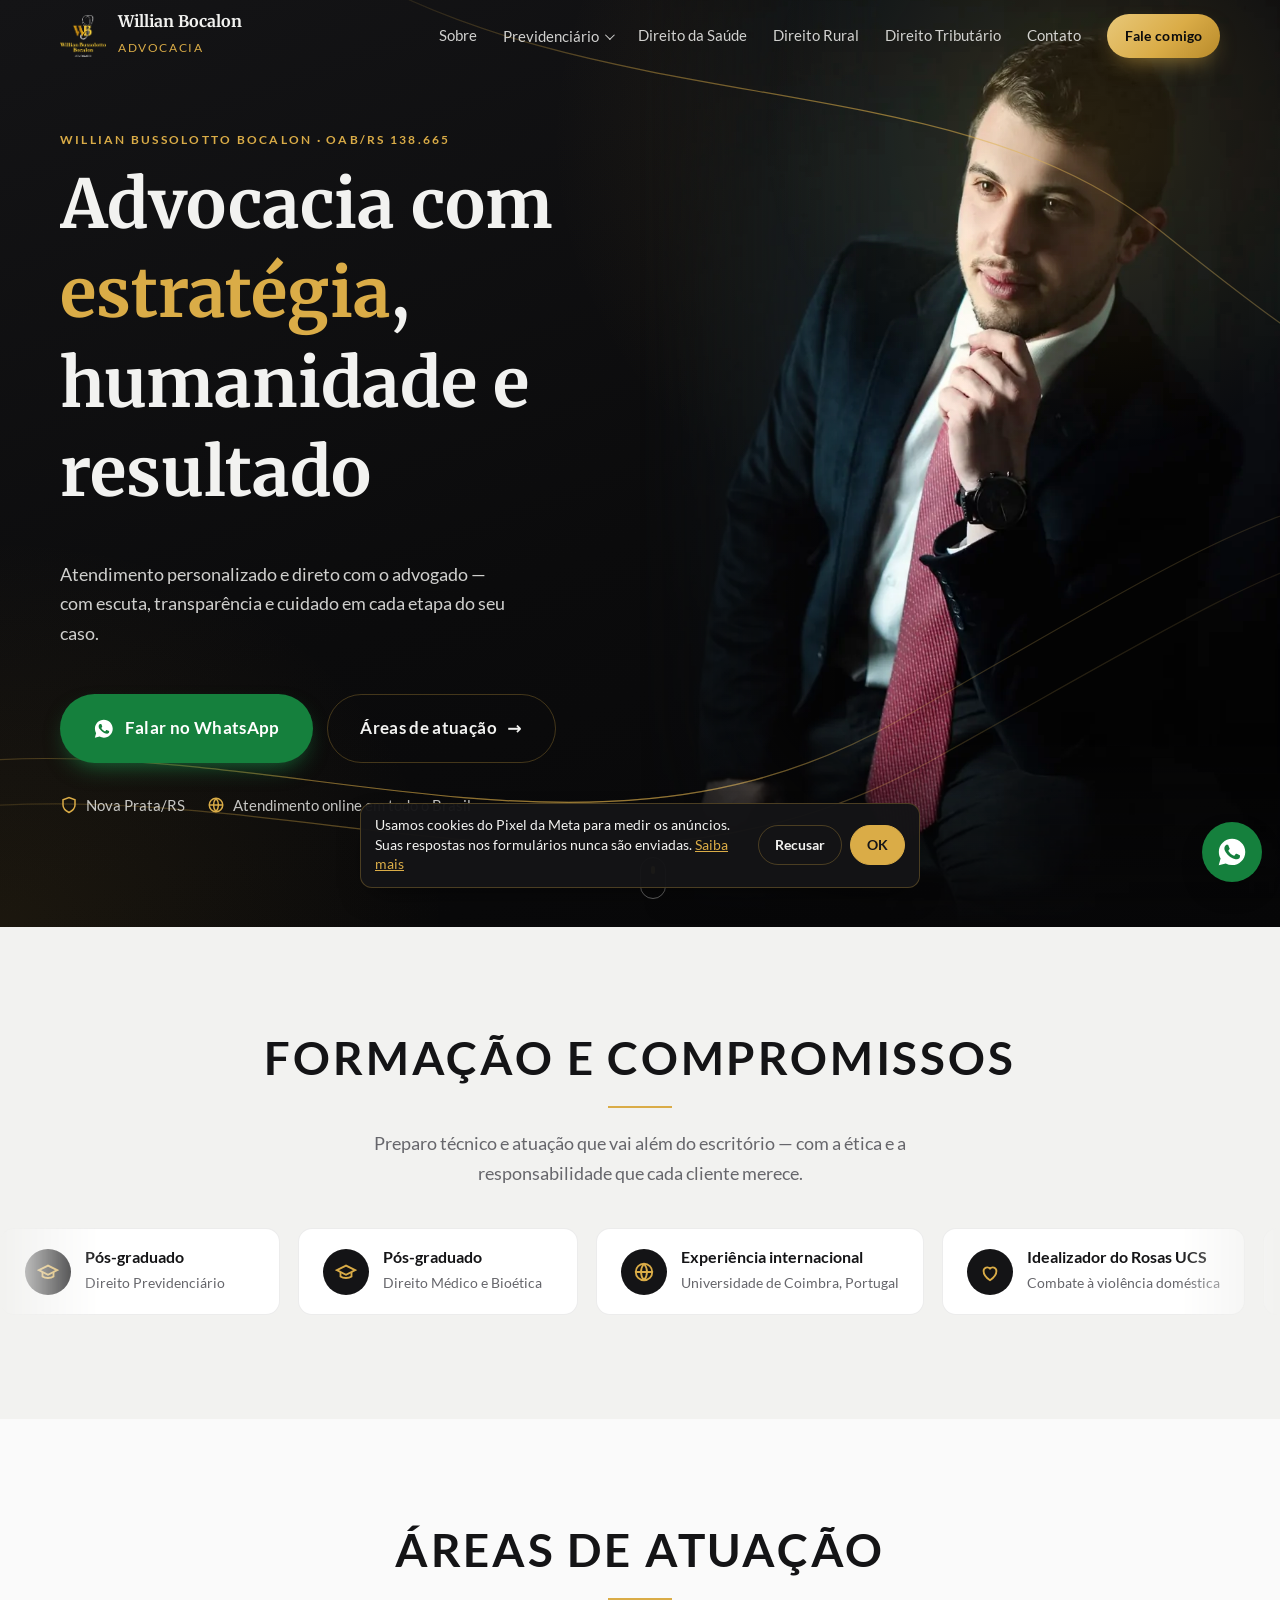
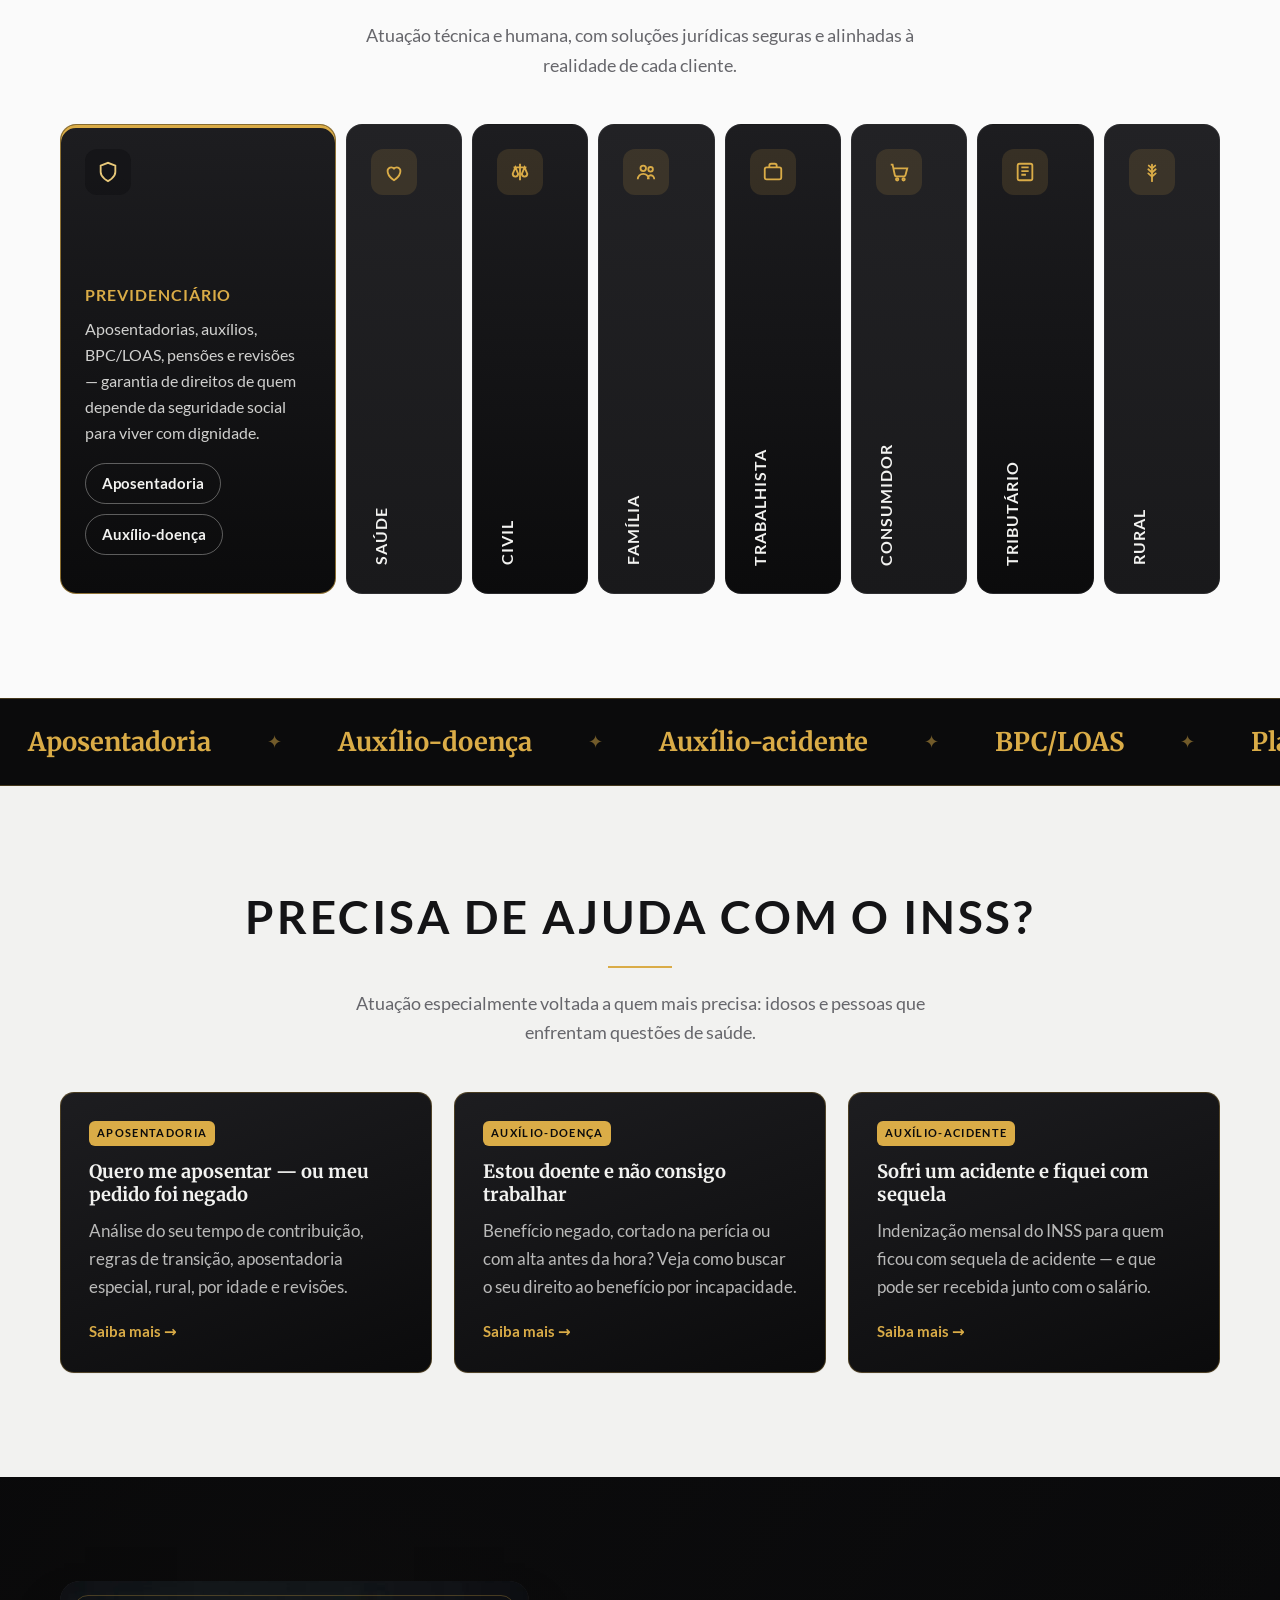
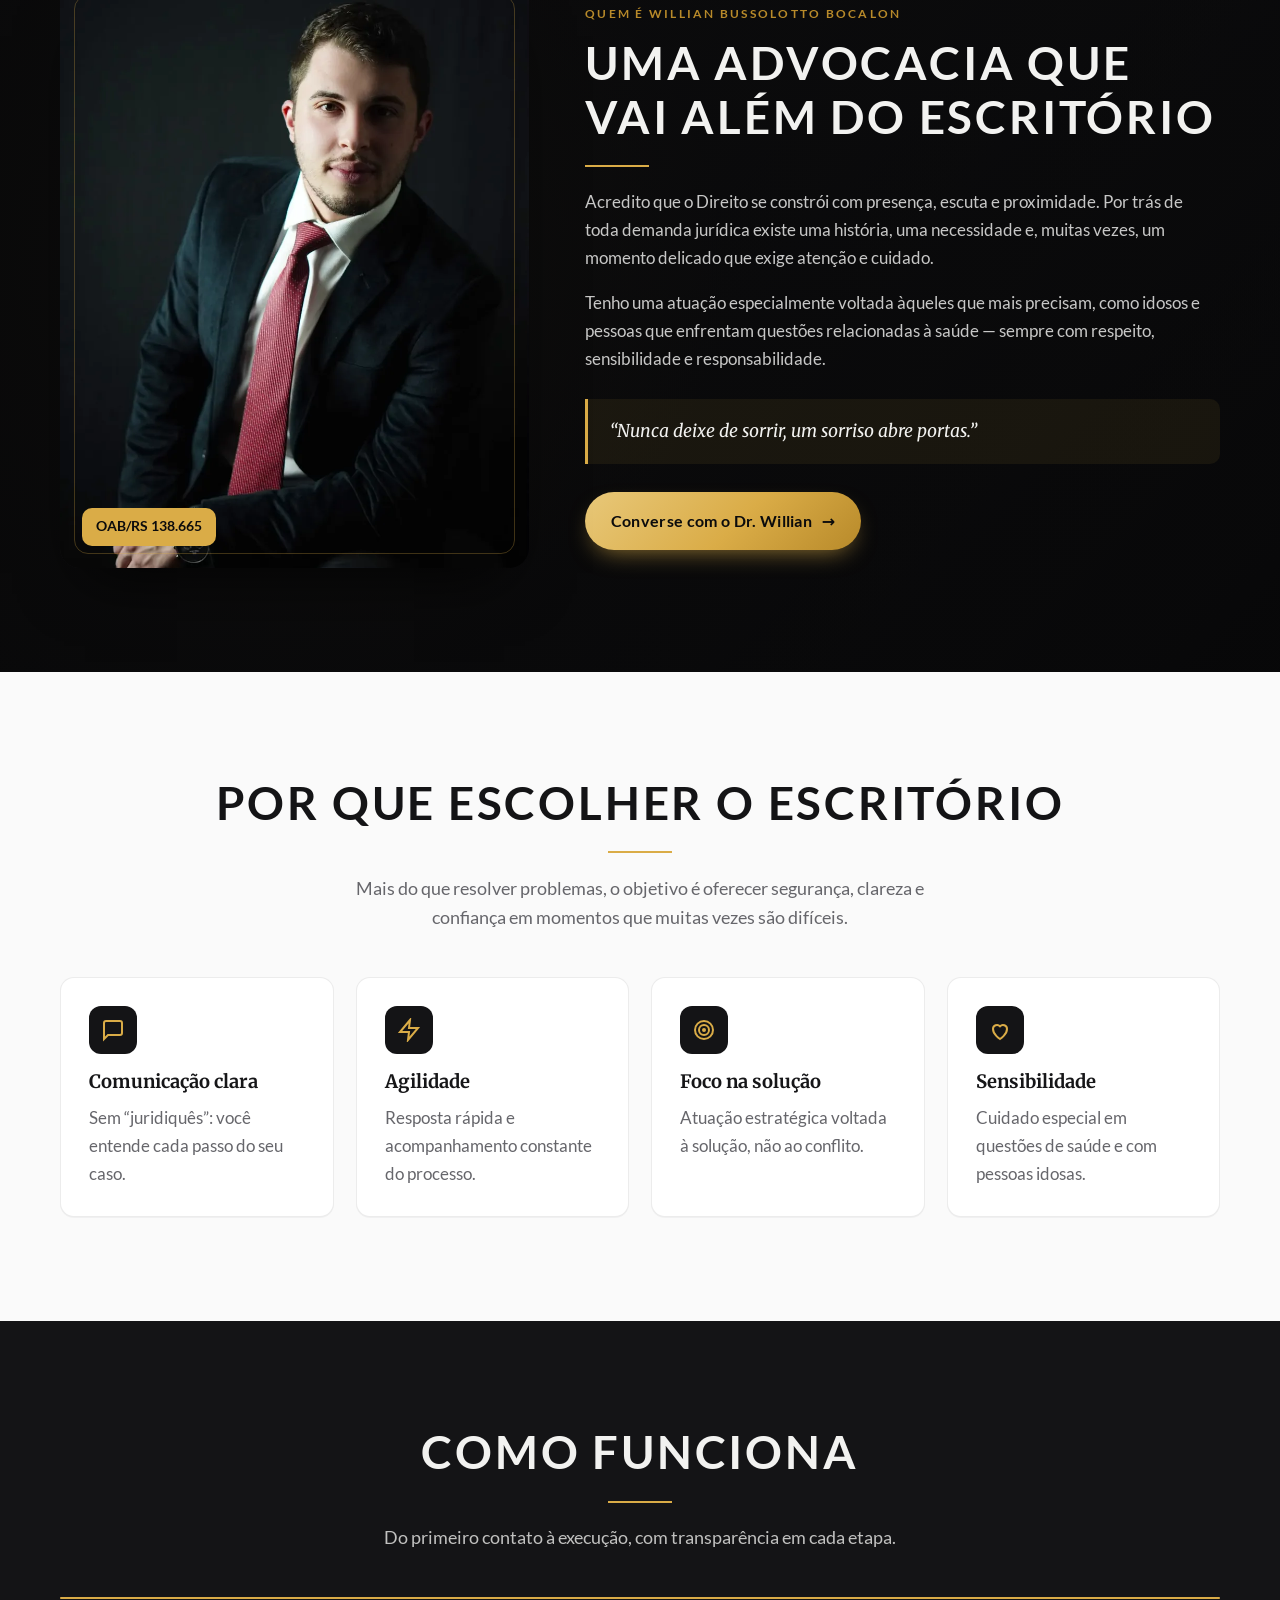
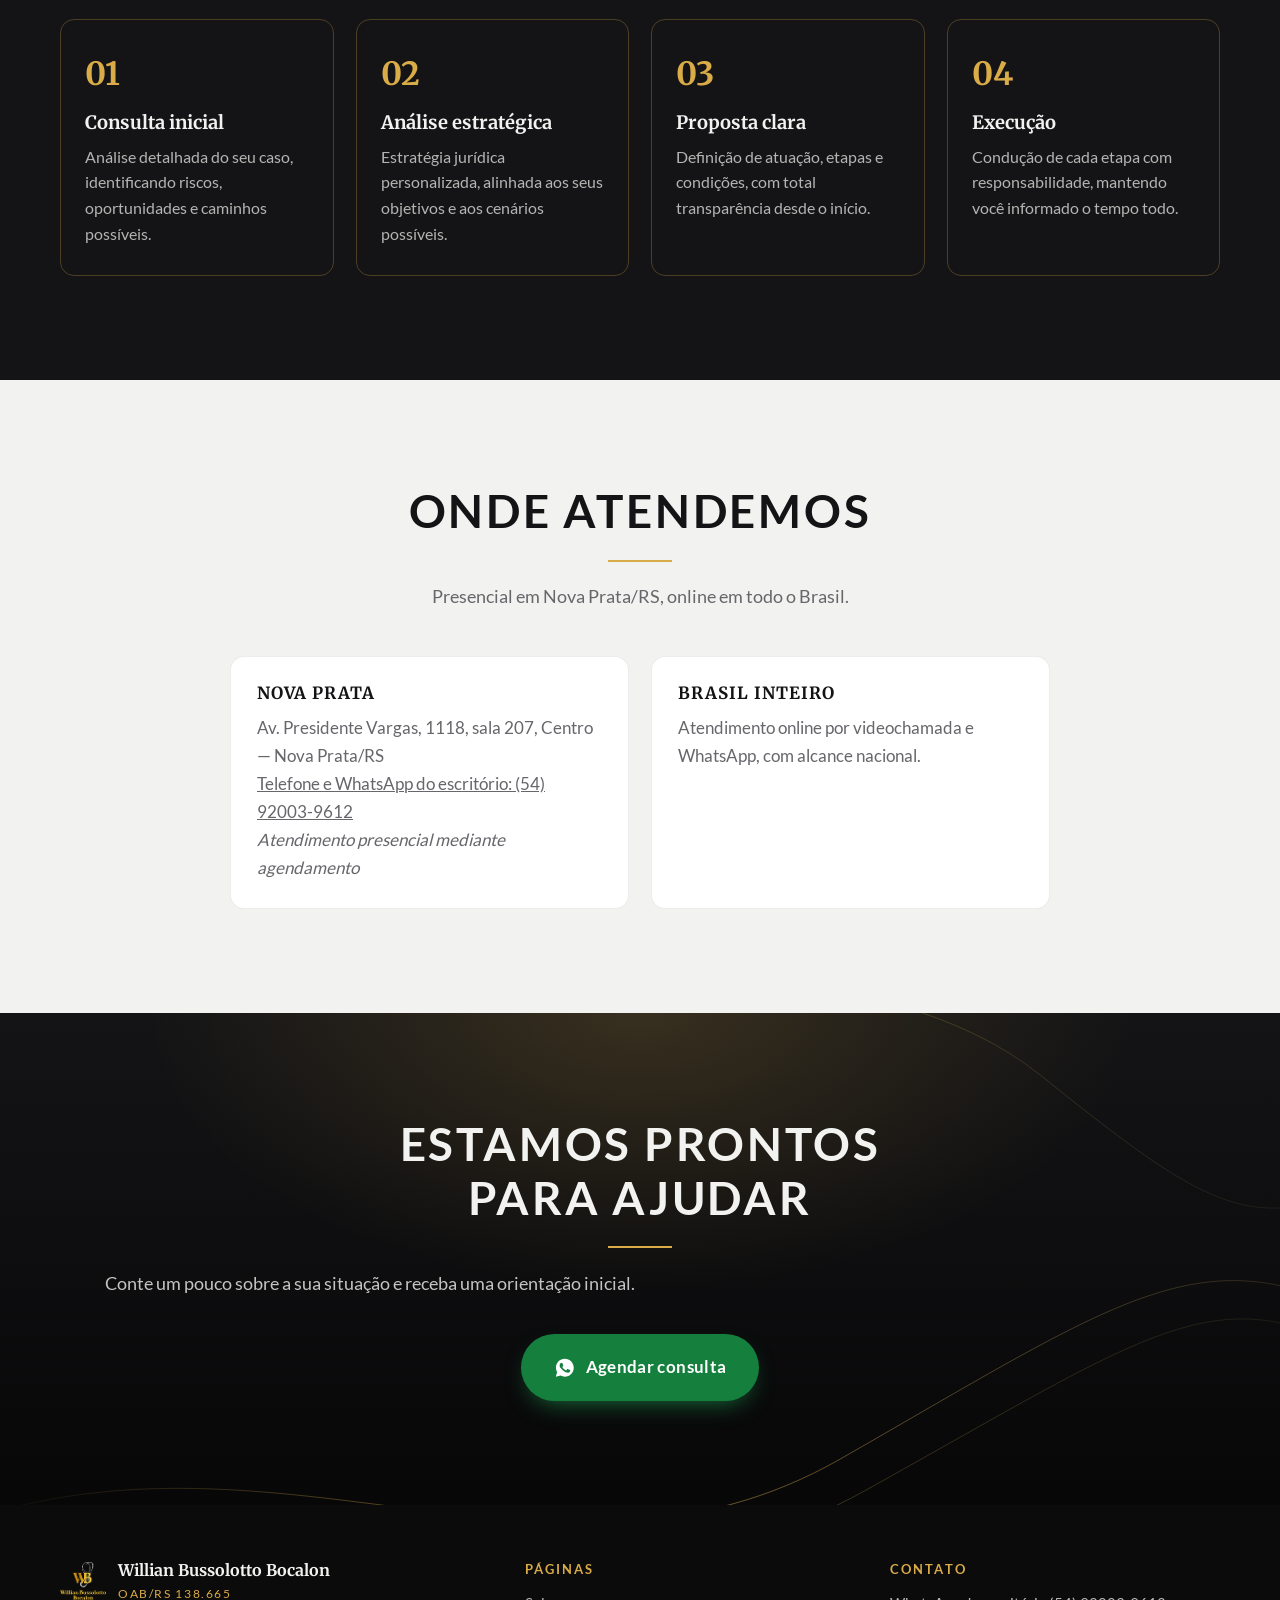
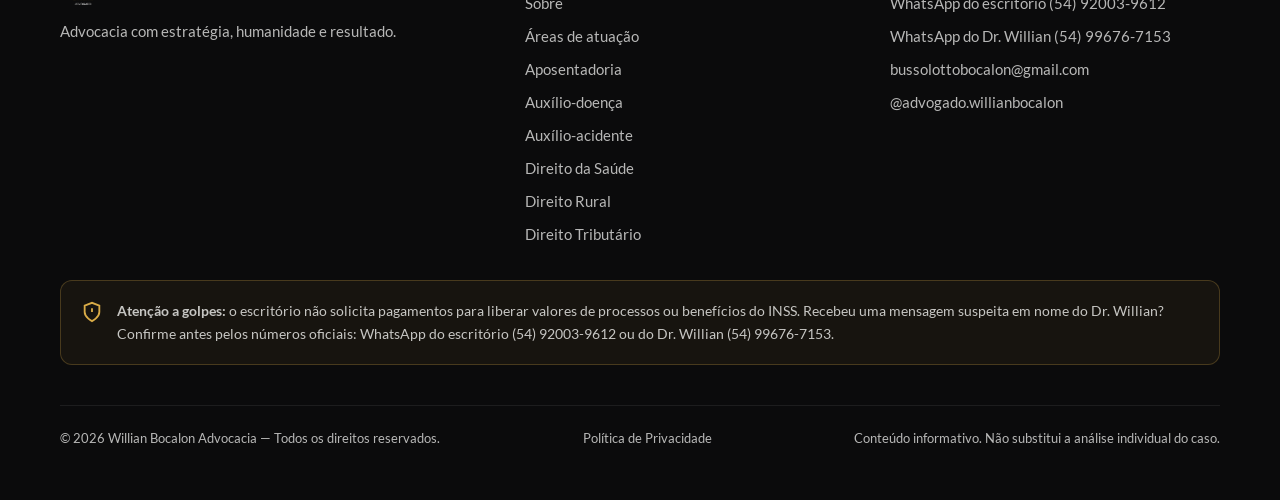
==== commit 27f27589: "Melhorias da revisão: títulos e descrições mais curtos, imagem de compartilhamento, fontes no própri" ====
--- a/index.html
+++ b/index.html
@@ -3,19 +3,25 @@
 <head>
   <meta charset="utf-8">
   <meta name="viewport" content="width=device-width, initial-scale=1">
-  <title>Willian Bocalon Advocacia | Advogado em Nova Prata/RS</title>
-  <meta name="description" content="Advocacia com estratégia, humanidade e resultado. Direito Previdenciário, Saúde, Civil, Família, Trabalhista, Consumidor e Tributário. Nova Prata/RS e atendimento online em todo o Brasil.">
+  <title>Advogado em Nova Prata/RS | Willian Bocalon Advocacia</title>
+  <meta name="description" content="Advogado em Nova Prata/RS com atuação em Previdenciário, Saúde, Rural, Tributário, Família e Consumidor. Atendimento presencial e online em todo o Brasil.">
   <link rel="canonical" href="https://willianbocalon.com.br/">
   <meta property="og:title" content="Willian Bocalon Advocacia">
   <meta property="og:description" content="Advocacia com estratégia, humanidade e resultado. Atendimento em Nova Prata/RS e online.">
-  <meta property="og:image" content="https://willianbocalon.com.br/assets/img/logo.png">
+  <meta property="og:image" content="https://willianbocalon.com.br/assets/img/og-willian.jpg">
   <meta property="og:type" content="website">
+  <meta property="og:url" content="https://willianbocalon.com.br/">
+  <meta property="og:site_name" content="Willian Bocalon Advocacia">
+  <meta property="og:locale" content="pt_BR">
+  <meta property="og:image:width" content="1200">
+  <meta property="og:image:height" content="630">
+  <meta name="twitter:card" content="summary_large_image">
   <meta name="theme-color" content="#0b0b0c">
   <link rel="icon" href="assets/img/logo.png">
-  <link rel="preconnect" href="https://fonts.googleapis.com">
-  <link rel="preconnect" href="https://fonts.gstatic.com" crossorigin>
-  <link href="https://fonts.googleapis.com/css2?family=Lato:wght@400;700&family=Merriweather:ital,wght@0,700;1,400&display=swap" rel="stylesheet">
-  <link rel="stylesheet" href="assets/css/style.css?v=16">
+  <link rel="apple-touch-icon" href="/assets/img/apple-touch-icon.png">
+  <link rel="preload" href="/assets/fonts/merriweather-700.woff2" as="font" type="font/woff2" crossorigin>
+  <link rel="preload" href="/assets/fonts/lato-400.woff2" as="font" type="font/woff2" crossorigin>
+  <link rel="stylesheet" href="assets/css/style.css?v=22">
   <script type="application/ld+json">
   {
     "@context": "https://schema.org",
@@ -27,11 +33,21 @@
     "image": "https://willianbocalon.com.br/assets/img/logo.png",
     "areaServed": "BR",
     "address": [
-      {"@type": "PostalAddress", "streetAddress": "Av. Presidente Vargas, 1118, sala 207", "addressLocality": "Nova Prata", "addressRegion": "RS", "addressCountry": "BR"}
+      {"@type": "PostalAddress", "streetAddress": "Av. Presidente Vargas, 1118, sala 207", "addressLocality": "Nova Prata", "addressRegion": "RS", "postalCode": "95320-000", "addressCountry": "BR"}
     ],
     "sameAs": ["https://www.instagram.com/advogado.willianbocalon/"]
   }
   </script>
+  <!-- Meta Pixel -->
+  <script>
+  !function(f,b,e,v,n,t,s){if(f.fbq)return;n=f.fbq=function(){n.callMethod?n.callMethod.apply(n,arguments):n.queue.push(arguments)};if(!f._fbq)f._fbq=n;n.push=n;n.loaded=!0;n.version='2.0';n.queue=[];t=b.createElement(e);t.async=!0;t.src=v;s=b.getElementsByTagName(e)[0];s.parentNode.insertBefore(t,s)}(window,document,'script','https://connect.facebook.net/en_US/fbevents.js');
+  fbq('set', 'autoConfig', false, '1474307888131888');
+  try { if (localStorage.getItem('wb-cookies') === 'recusado') fbq('consent', 'revoke'); } catch (e) {}
+  fbq('init', '1474307888131888');
+  fbq('track', 'PageView');
+  </script>
+  <noscript><img height="1" width="1" style="display:none" alt="" src="https://www.facebook.com/tr?id=1474307888131888&ev=PageView&noscript=1"></noscript>
+  <!-- Fim Meta Pixel -->
 </head>
 <body class="home" data-whats-msg="Olá, Dr. Willian! Vim pelo site e gostaria de uma orientação sobre o meu caso.">
 
@@ -49,14 +65,14 @@
       <div class="nav__group">
         <button class="nav__drop" type="button" aria-expanded="false">Previdenciário</button>
         <div class="nav__menu">
-          <a href="aposentadoria.html">Aposentadoria</a>
-          <a href="auxilio-doenca.html">Auxílio-doença</a>
-          <a href="auxilio-acidente.html">Auxílio-acidente</a>
-        </div>
-      </div>
-      <a href="direito-da-saude.html">Direito da Saúde</a>
-      <a href="direito-rural.html">Direito Rural</a>
-      <a href="direito-tributario.html">Direito Tributário</a>
+          <a href="/aposentadoria">Aposentadoria</a>
+          <a href="/auxilio-doenca">Auxílio-doença</a>
+          <a href="/auxilio-acidente">Auxílio-acidente</a>
+        </div>
+      </div>
+      <a href="/direito-da-saude">Direito da Saúde</a>
+      <a href="/direito-rural">Direito Rural</a>
+      <a href="/direito-tributario">Direito Tributário</a>
       <a href="#contato">Contato</a>
       <a class="btn btn--gold" href="#" data-whats data-track="header-home">Fale comigo</a>
     </nav>
@@ -140,57 +156,57 @@
         <p class="lead">Atuação técnica e humana, com soluções jurídicas seguras e alinhadas à realidade de cada cliente.</p>
       </div>
       <div class="areas reveal">
-        <div class="area active" tabindex="0" aria-expanded="true">
+        <div class="area active" role="button" tabindex="0" aria-expanded="true">
           <div class="icon"><svg viewBox="0 0 24 24" fill="none" stroke="currentColor" stroke-width="2"><path d="M12 22s8-4 8-10V5l-8-3-8 3v7c0 6 8 10 8 10Z"/></svg></div>
           <h3>Previdenciário</h3>
           <div class="area__body">
             <p>Aposentadorias, auxílios, BPC/LOAS, pensões e revisões — garantia de direitos de quem depende da seguridade social para viver com dignidade.</p>
             <div class="card__links">
-              <a href="aposentadoria.html">Aposentadoria</a>
-              <a href="auxilio-doenca.html">Auxílio-doença</a>
-              <a href="auxilio-acidente.html">Auxílio-acidente</a>
+              <a href="/aposentadoria">Aposentadoria</a>
+              <a href="/auxilio-doenca">Auxílio-doença</a>
+              <a href="/auxilio-acidente">Auxílio-acidente</a>
             </div>
           </div>
         </div>
-        <div class="area" tabindex="0" aria-expanded="false">
+        <div class="area" role="button" tabindex="0" aria-expanded="false">
           <div class="icon"><svg viewBox="0 0 24 24" fill="none" stroke="currentColor" stroke-width="2"><path d="M12 21s-7-4.35-7-10a4 4 0 0 1 7-2.65A4 4 0 0 1 19 11c0 5.65-7 10-7 10Z"/></svg></div>
           <h3>Saúde</h3>
           <div class="area__body"><p>Demandas contra planos de saúde e o poder público: medicamentos, cirurgias e tratamentos, priorizando a urgência e a vida do cliente.</p>
-            <div class="card__links"><a href="direito-da-saude.html">Tratamento negado? Saiba mais</a></div>
+            <div class="card__links"><a href="/direito-da-saude">Tratamento negado? Saiba mais</a></div>
           </div>
         </div>
-        <div class="area" tabindex="0" aria-expanded="false">
+        <div class="area" role="button" tabindex="0" aria-expanded="false">
           <div class="icon"><svg viewBox="0 0 24 24" fill="none" stroke="currentColor" stroke-width="2"><path d="M12 3v18M5 7h14M7 7l-3 7a3 3 0 0 0 6 0L7 7Zm10 0-3 7a3 3 0 0 0 6 0l-3-7Z"/></svg></div>
           <h3>Civil</h3>
           <div class="area__body"><p>Direitos e obrigações nas relações privadas, com soluções seguras e equilibradas para os conflitos do dia a dia.</p></div>
         </div>
-        <div class="area" tabindex="0" aria-expanded="false">
+        <div class="area" role="button" tabindex="0" aria-expanded="false">
           <div class="icon"><svg viewBox="0 0 24 24" fill="none" stroke="currentColor" stroke-width="2"><circle cx="9" cy="8" r="3"/><circle cx="17" cy="9" r="2.5"/><path d="M3 20c0-3.3 2.7-6 6-6s6 2.7 6 6M14 20c0-2.2 1.3-4.5 3-4.5s4 1.5 4 4.5"/></svg></div>
           <h3>Família</h3>
           <div class="area__body"><p>Divórcio, guarda, pensão alimentícia e inventário, com sensibilidade para momentos delicados.</p></div>
         </div>
-        <div class="area" tabindex="0" aria-expanded="false">
+        <div class="area" role="button" tabindex="0" aria-expanded="false">
           <div class="icon"><svg viewBox="0 0 24 24" fill="none" stroke="currentColor" stroke-width="2"><rect x="3" y="7" width="18" height="13" rx="2"/><path d="M8 7V5a2 2 0 0 1 2-2h4a2 2 0 0 1 2 2v2"/></svg></div>
           <h3>Trabalhista</h3>
           <div class="area__body"><p>Defesa de trabalhadores e empregadores em demandas sobre vínculos, verbas trabalhistas e garantias legais.</p></div>
         </div>
-        <div class="area" tabindex="0" aria-expanded="false">
+        <div class="area" role="button" tabindex="0" aria-expanded="false">
           <div class="icon"><svg viewBox="0 0 24 24" fill="none" stroke="currentColor" stroke-width="2"><path d="M3 4h2l2.4 11.2a2 2 0 0 0 2 1.6h7.7a2 2 0 0 0 2-1.5L21 8H6"/><circle cx="10" cy="20" r="1.3"/><circle cx="17" cy="20" r="1.3"/></svg></div>
           <h3>Consumidor</h3>
           <div class="area__body"><p>Proteção contra práticas abusivas, cobranças indevidas e falhas na prestação de serviços.</p></div>
         </div>
-        <div class="area" tabindex="0" aria-expanded="false">
+        <div class="area" role="button" tabindex="0" aria-expanded="false">
           <div class="icon"><svg viewBox="0 0 24 24" fill="none" stroke="currentColor" stroke-width="2"><rect x="4" y="3" width="16" height="18" rx="2"/><path d="M8 7h8M8 11h8M8 15h5"/></svg></div>
           <h3>Tributário</h3>
-          <div class="area__body"><p>Isenção de Imposto de Renda por doença grave, defesa em cobranças e execuções fiscais e recuperação de impostos pagos a mais.</p>
-            <div class="card__links"><a href="direito-tributario.html">Isenção de IR e dívidas de impostos</a></div>
+          <div class="area__body"><p>Empresas com dívidas de impostos: negociação e parcelamento, defesa em execução fiscal, exclusão do Simples Nacional e certidão negativa.</p>
+            <div class="card__links"><a href="/direito-tributario">Dívidas de impostos da empresa</a></div>
           </div>
         </div>
-        <div class="area" tabindex="0" aria-expanded="false">
+        <div class="area" role="button" tabindex="0" aria-expanded="false">
           <div class="icon"><svg viewBox="0 0 24 24" fill="none" stroke="currentColor" stroke-width="2" stroke-linecap="round" stroke-linejoin="round"><path d="M12 22V4"/><path d="M12 8 8.5 5M12 8l3.5-3M12 12.5 8 9M12 12.5 16 9M12 17l-4-3.5M12 17l4-3.5"/></svg></div>
           <h3>Rural</h3>
           <div class="area__body"><p>PROAGRO negado, prorrogação e renegociação de dívidas rurais, com atenção a quem vive do campo.</p>
-            <div class="card__links"><a href="direito-rural.html">PROAGRO e dívidas rurais</a></div>
+            <div class="card__links"><a href="/direito-rural">PROAGRO e dívidas rurais</a></div>
           </div>
         </div>
       </div>
@@ -200,8 +216,8 @@
   <!-- FAIXA DE PALAVRAS -->
   <div class="ticker" aria-hidden="true">
     <div class="marquee__track">
-      <span>Aposentadoria</span><span>Auxílio-doença</span><span>Auxílio-acidente</span><span>BPC/LOAS</span><span>Planos de saúde</span><span>Revisão de benefícios</span><span>PROAGRO</span><span>Dívidas rurais</span><span>Isenção de IR</span><span>Pensão por morte</span>
-      <span>Aposentadoria</span><span>Auxílio-doença</span><span>Auxílio-acidente</span><span>BPC/LOAS</span><span>Planos de saúde</span><span>Revisão de benefícios</span><span>PROAGRO</span><span>Dívidas rurais</span><span>Isenção de IR</span><span>Pensão por morte</span>
+      <span>Aposentadoria</span><span>Auxílio-doença</span><span>Auxílio-acidente</span><span>BPC/LOAS</span><span>Planos de saúde</span><span>Revisão de benefícios</span><span>PROAGRO</span><span>Dívidas rurais</span><span>Dívidas tributárias</span><span>Pensão por morte</span>
+      <span>Aposentadoria</span><span>Auxílio-doença</span><span>Auxílio-acidente</span><span>BPC/LOAS</span><span>Planos de saúde</span><span>Revisão de benefícios</span><span>PROAGRO</span><span>Dívidas rurais</span><span>Dívidas tributárias</span><span>Pensão por morte</span>
     </div>
   </div>
 
@@ -213,19 +229,19 @@
         <p class="lead">Atuação especialmente voltada a quem mais precisa: idosos e pessoas que enfrentam questões de saúde.</p>
       </div>
       <div class="grid grid--3" data-stagger>
-        <a class="card card--feature reveal" href="aposentadoria.html">
+        <a class="card card--feature reveal" href="/aposentadoria">
           <span class="tag">Aposentadoria</span>
           <h3>Quero me aposentar — ou meu pedido foi negado</h3>
           <p>Análise do seu tempo de contribuição, regras de transição, aposentadoria especial, rural, por idade e revisões.</p>
           <span class="more">Saiba mais <span class="arr">→</span></span>
         </a>
-        <a class="card card--feature reveal" href="auxilio-doenca.html">
+        <a class="card card--feature reveal" href="/auxilio-doenca">
           <span class="tag">Auxílio-doença</span>
           <h3>Estou doente e não consigo trabalhar</h3>
           <p>Benefício negado, cortado na perícia ou com alta antes da hora? Veja como buscar o seu direito ao benefício por incapacidade.</p>
           <span class="more">Saiba mais <span class="arr">→</span></span>
         </a>
-        <a class="card card--feature reveal" href="auxilio-acidente.html">
+        <a class="card card--feature reveal" href="/auxilio-acidente">
           <span class="tag">Auxílio-acidente</span>
           <h3>Sofri um acidente e fiquei com sequela</h3>
           <p>Indenização mensal do INSS para quem ficou com sequela de acidente — e que pode ser recebida junto com o salário.</p>
@@ -332,22 +348,22 @@
       <p>Advocacia com estratégia, humanidade e resultado.</p>
     </div>
     <div>
-      <h4>Páginas</h4>
+      <h3>Páginas</h3>
       <ul>
         <li><a href="#sobre">Sobre</a></li>
         <li><a href="#areas">Áreas de atuação</a></li>
-        <li><a href="aposentadoria.html">Aposentadoria</a></li>
-        <li><a href="auxilio-doenca.html">Auxílio-doença</a></li>
-        <li><a href="auxilio-acidente.html">Auxílio-acidente</a></li>
-        <li><a href="direito-da-saude.html">Direito da Saúde</a></li>
-        <li><a href="direito-rural.html">Direito Rural</a></li>
-        <li><a href="direito-tributario.html">Direito Tributário</a></li>
+        <li><a href="/aposentadoria">Aposentadoria</a></li>
+        <li><a href="/auxilio-doenca">Auxílio-doença</a></li>
+        <li><a href="/auxilio-acidente">Auxílio-acidente</a></li>
+        <li><a href="/direito-da-saude">Direito da Saúde</a></li>
+        <li><a href="/direito-rural">Direito Rural</a></li>
+        <li><a href="/direito-tributario">Direito Tributário</a></li>
       </ul>
     </div>
     <div>
-      <h4>Contato</h4>
+      <h3>Contato</h3>
       <ul>
-        <li><a href="#" data-whats data-track="footer-home">WhatsApp do escritório (54) 92003-9612</a></li>
+        <li><a href="https://wa.me/5554920039612" target="_blank" rel="noopener" data-track="footer-home">WhatsApp do escritório (54) 92003-9612</a></li>
         <li><a href="https://wa.me/5554996767153" target="_blank" rel="noopener">WhatsApp do Dr. Willian (54) 99676-7153</a></li>
         <li><a href="mailto:bussolottobocalon@gmail.com">bussolottobocalon@gmail.com</a></li>
         <li><a href="https://www.instagram.com/advogado.willianbocalon/" target="_blank" rel="noopener">@advogado.willianbocalon</a></li>
@@ -362,7 +378,7 @@
   </div>
   <div class="wrap footer__bottom">
     <span>© <span id="year">2026</span> Willian Bocalon Advocacia — Todos os direitos reservados.</span>
-    <span><a href="politica-de-privacidade.html">Política de Privacidade</a></span>
+    <span><a href="/politica-de-privacidade">Política de Privacidade</a></span>
     <span>Conteúdo informativo. Não substitui a análise individual do caso.</span>
   </div>
   <div class="wrap footer__selo"><kyvo-selo data-tema="escuro"></kyvo-selo></div>
@@ -373,6 +389,6 @@
   <svg viewBox="0 0 24 24" fill="currentColor"><path d="M12.04 2C6.58 2 2.13 6.45 2.13 11.91c0 1.75.46 3.45 1.32 4.95L2.05 22l5.25-1.38a9.9 9.9 0 0 0 4.74 1.21c5.46 0 9.91-4.45 9.91-9.91C21.95 6.45 17.5 2 12.04 2Zm5.8 14.06c-.24.68-1.42 1.3-1.96 1.35-.5.05-1.13.07-1.82-.11-.42-.13-.96-.31-1.65-.61-2.9-1.25-4.8-4.18-4.94-4.37-.14-.19-1.18-1.57-1.18-3 0-1.42.75-2.12 1.01-2.41.27-.29.58-.36.78-.36h.56c.18 0 .42-.07.66.5.24.58.82 2 .89 2.15.07.14.12.31.02.5-.1.19-.14.31-.29.48-.14.17-.3.37-.43.5-.14.14-.29.3-.13.59.17.29.74 1.22 1.59 1.97 1.09.97 2.01 1.27 2.3 1.42.29.14.46.12.63-.07.17-.19.72-.84.92-1.13.19-.29.38-.24.65-.14.26.1 1.68.79 1.97.94.29.14.48.22.55.34.07.12.07.7-.17 1.38Z"/></svg>
 </a>
 
-<script src="assets/js/main.js?v=16"></script>
+<script src="assets/js/main.js?v=22"></script>
 </body>
 </html>
--- a/assets/css/style.css
+++ b/assets/css/style.css
@@ -1,6 +1,12 @@
 /* =========================================================
    Willian Bocalon Advocacia — estilos compartilhados
    ========================================================= */
+/* Fontes hospedadas no próprio site (latin) */
+@font-face { font-family: "Lato"; font-style: normal; font-weight: 400; font-display: swap; src: url("/assets/fonts/lato-400.woff2") format("woff2"); }
+@font-face { font-family: "Lato"; font-style: normal; font-weight: 700; font-display: swap; src: url("/assets/fonts/lato-700.woff2") format("woff2"); }
+@font-face { font-family: "Merriweather"; font-style: normal; font-weight: 700; font-display: swap; src: url("/assets/fonts/merriweather-700.woff2") format("woff2"); }
+@font-face { font-family: "Merriweather"; font-style: italic; font-weight: 400; font-display: swap; src: url("/assets/fonts/merriweather-400-italic.woff2") format("woff2"); }
+
 :root {
   --espresso: #0b0b0c;
   --brown-900: #141416;
@@ -14,7 +20,7 @@
   --ink: #161618;
   --muted: #66666b;
   --line: rgba(218, 172, 71, 0.28);
-  --whats: #1fa855;
+  --whats: #15803d;
   --radius: 14px;
   --shadow: 0 18px 40px -18px rgba(11, 11, 12, 0.45);
   --wrap: 1160px;
@@ -289,7 +295,7 @@
 .wiz-next:disabled { opacity: .4; cursor: not-allowed; transform: none; }
 .wiz-back { font: inherit; background: none; border: 0; color: rgba(242, 242, 240,.75); cursor: pointer; padding: 10px 4px; font-size: .95rem; }
 .wiz-back:hover { color: var(--gold); }
-.wiz-skip { display: block; text-align: center; margin-top: 16px; font-size: .88rem; color: rgba(242, 242, 240,.7); }
+.wiz-skip { display: flex; align-items: center; justify-content: center; min-height: 44px; margin-top: 8px; font-size: .88rem; color: rgba(242, 242, 240,.7); }
 .wiz-skip:hover { color: var(--gold); }
 .wiz-review { display: grid; grid-template-columns: minmax(0, 1fr); margin: 0 0 6px; padding: 6px 14px; border-radius: 12px; background: rgba(242, 242, 240,.05); font-size: .92rem; }
 .wiz-review dt { color: rgba(242, 242, 240,.62); font-size: .8rem; padding-top: 8px; }
@@ -464,7 +470,7 @@
 /* ---------- Footer ---------- */
 .footer { background: var(--espresso); color: rgba(242, 242, 240,.75); padding: 56px 0 28px; font-size: .95rem; }
 .footer__grid { display: grid; grid-template-columns: 1.3fr 1fr 1fr; gap: 36px; }
-.footer h4 { color: var(--gold); font-family: var(--sans); font-size: .8rem; letter-spacing: .16em; text-transform: uppercase; margin: 0 0 14px; }
+.footer h3 { color: var(--gold); font-family: var(--sans); font-size: .8rem; letter-spacing: .16em; text-transform: uppercase; margin: 0 0 14px; }
 .footer ul { list-style: none; padding: 0; margin: 0; display: grid; gap: 8px; }
 .footer a { text-decoration: none; }
 .footer a:hover { color: var(--gold); }
@@ -500,6 +506,23 @@
   .lp .mobile-bar .btn { width: 100%; padding: .95em 1em; }
   .lp .footer { padding-bottom: 96px; }
 }
+
+/* Aviso de cookies (Pixel da Meta) */
+.cookies {
+  position: fixed; left: 12px; right: 12px; bottom: 12px; z-index: 70;
+  max-width: 560px; margin: 0 auto; padding: 12px 14px;
+  display: flex; flex-wrap: wrap; align-items: center; gap: 8px 12px;
+  background: rgba(20, 20, 22, .97); color: var(--cream); border: 1px solid var(--line); border-radius: 12px;
+  box-shadow: 0 12px 30px -12px rgba(0,0,0,.6); font-size: .85rem; line-height: 1.45;
+}
+.cookies p { margin: 0; flex: 1 1 260px; }
+.cookies a { color: var(--gold); }
+.cookies__acoes { display: flex; gap: 8px; margin-left: auto; }
+.cookies button {
+  min-height: 40px; padding: 0 16px; border-radius: 999px; font: inherit; font-weight: 700; cursor: pointer;
+  border: 1px solid var(--line); background: transparent; color: var(--cream);
+}
+.cookies button.cookies__ok { background: var(--gold); border-color: var(--gold); color: var(--ink); }
 
 /* Header simplificado das landing pages */
 .lp .header .wrap { min-height: 68px; }
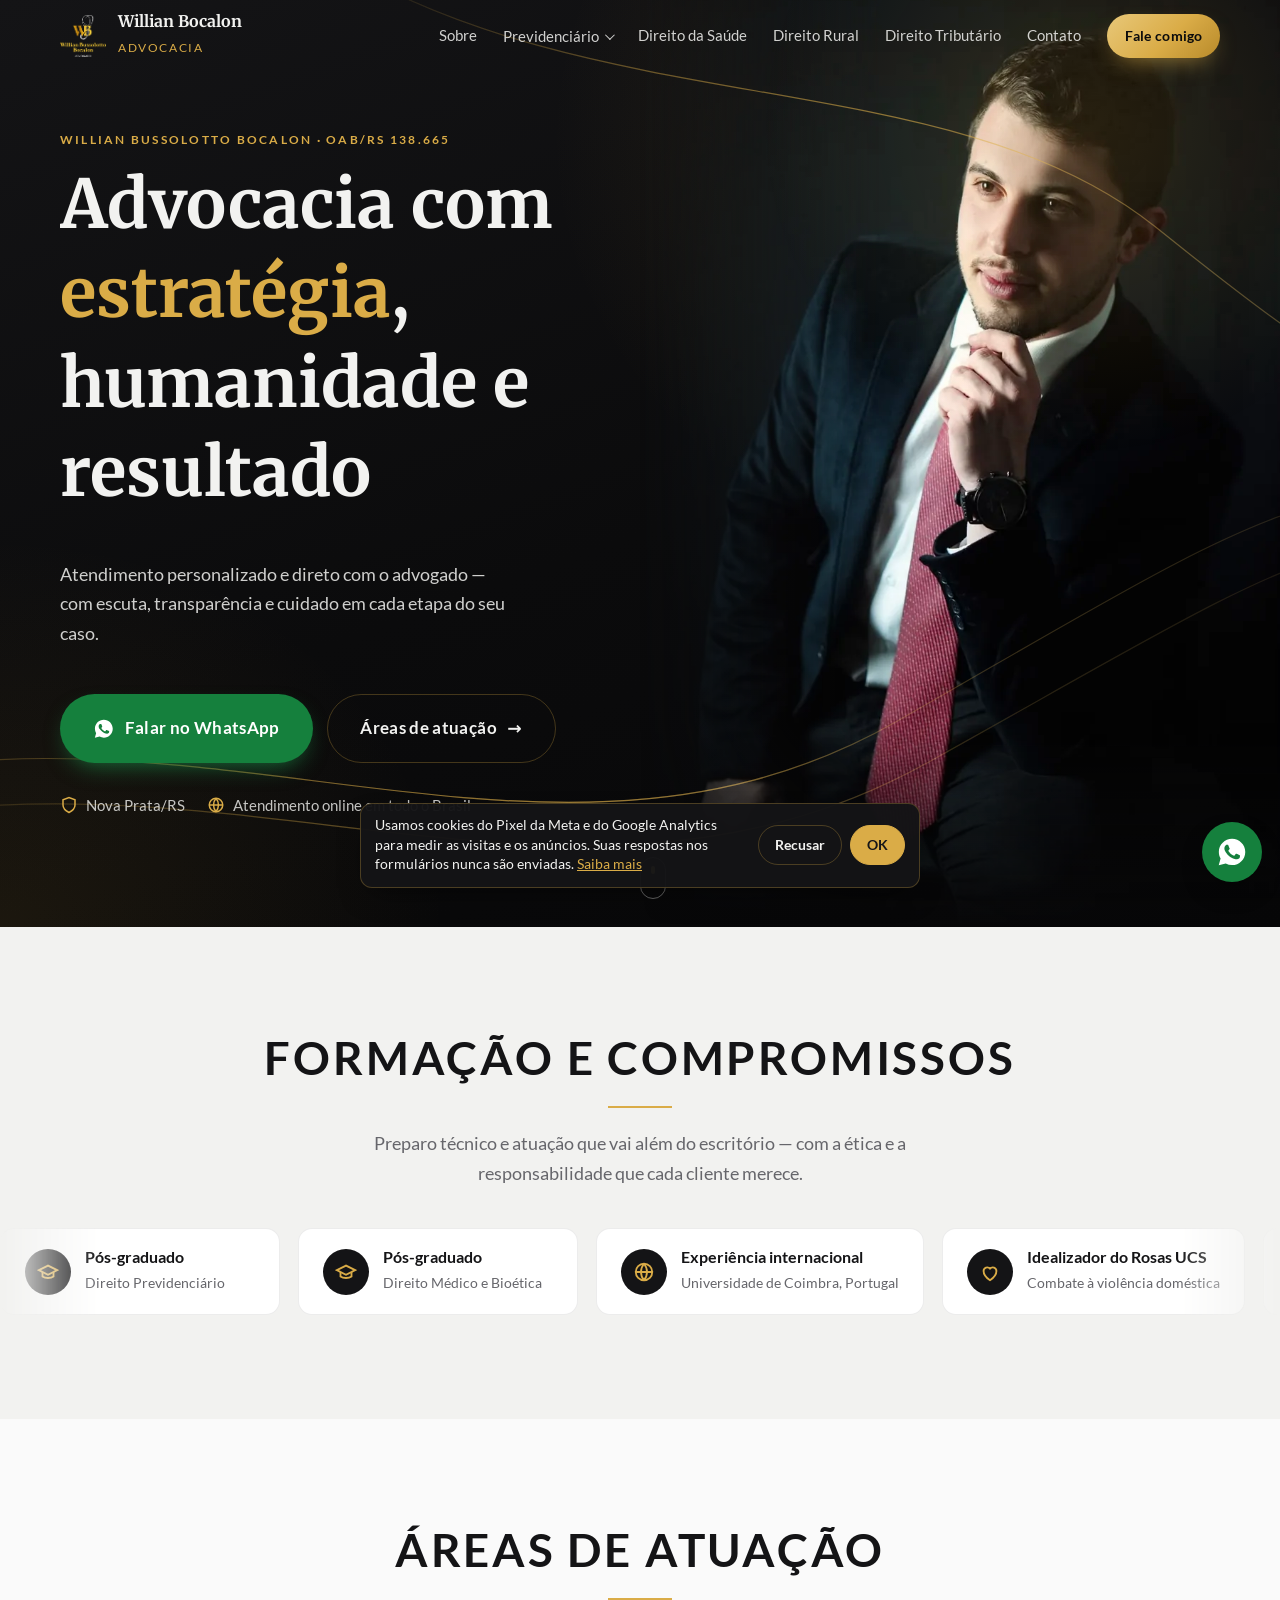
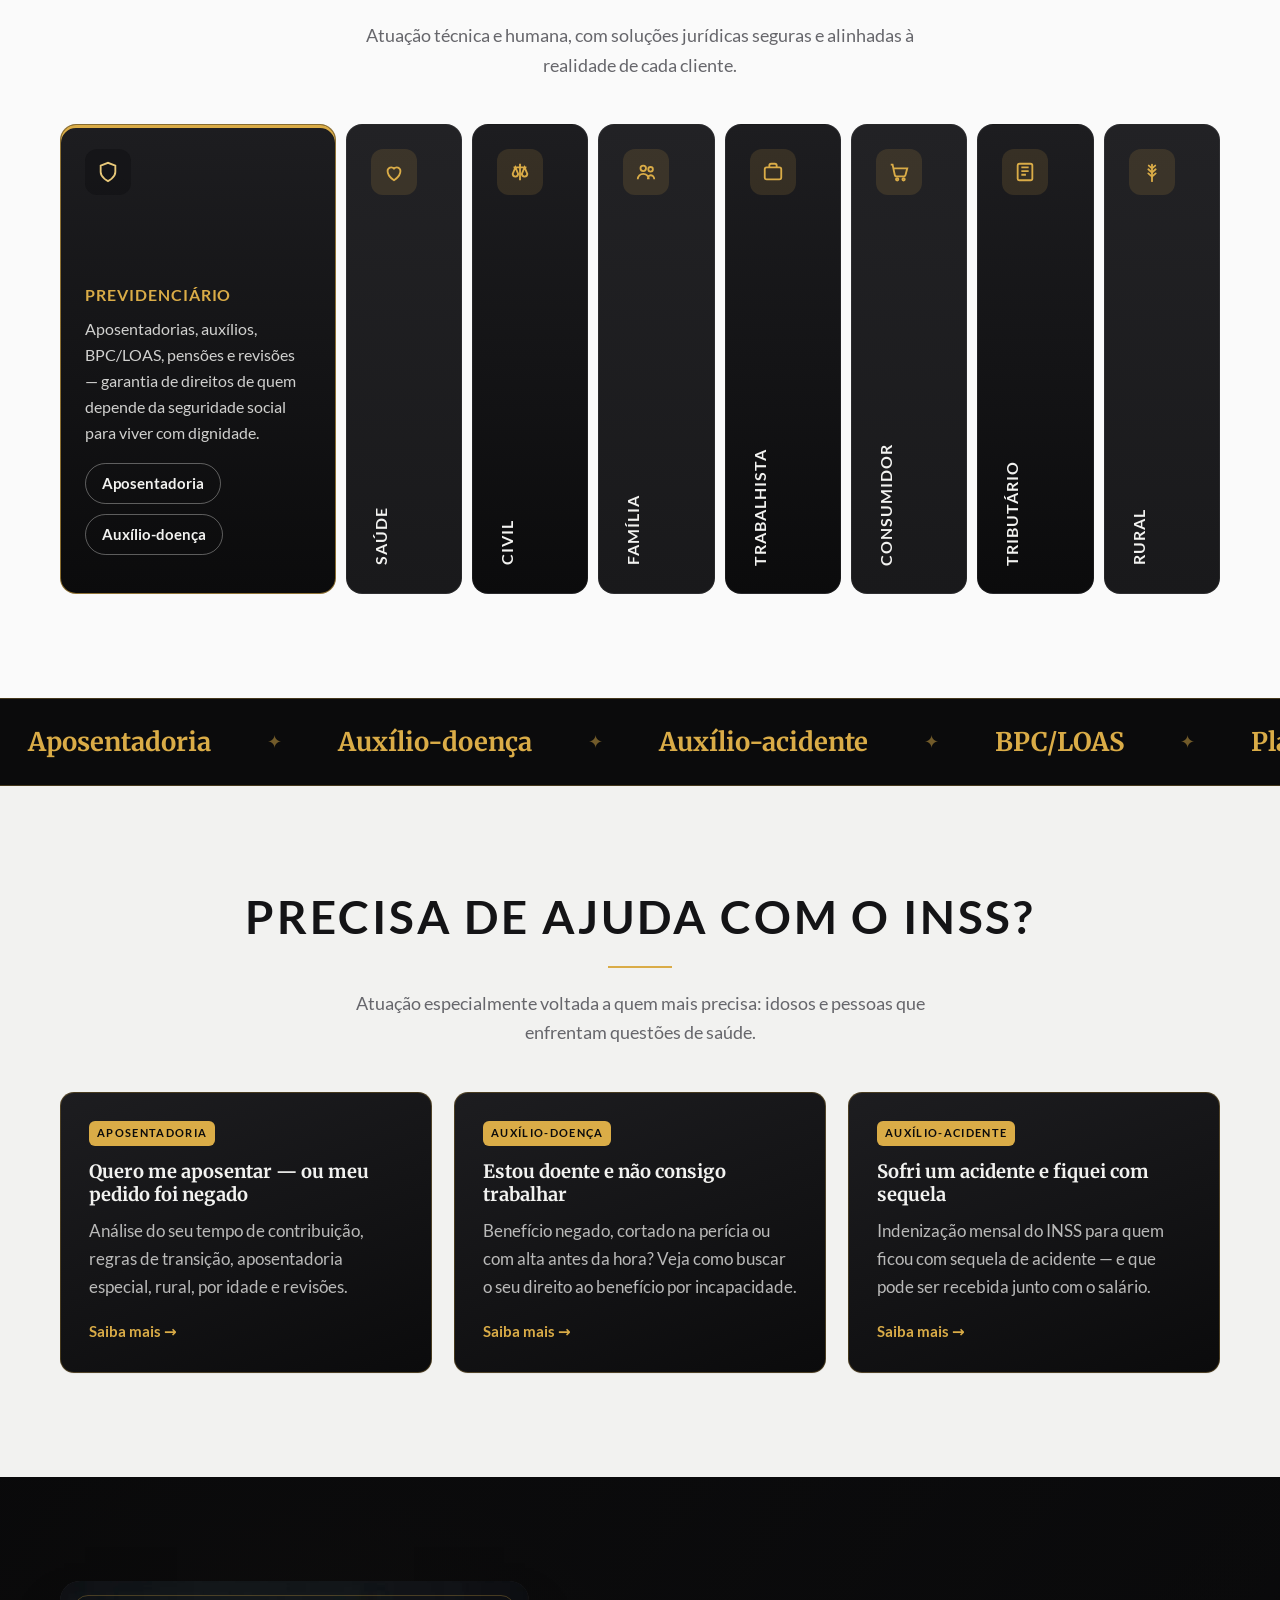
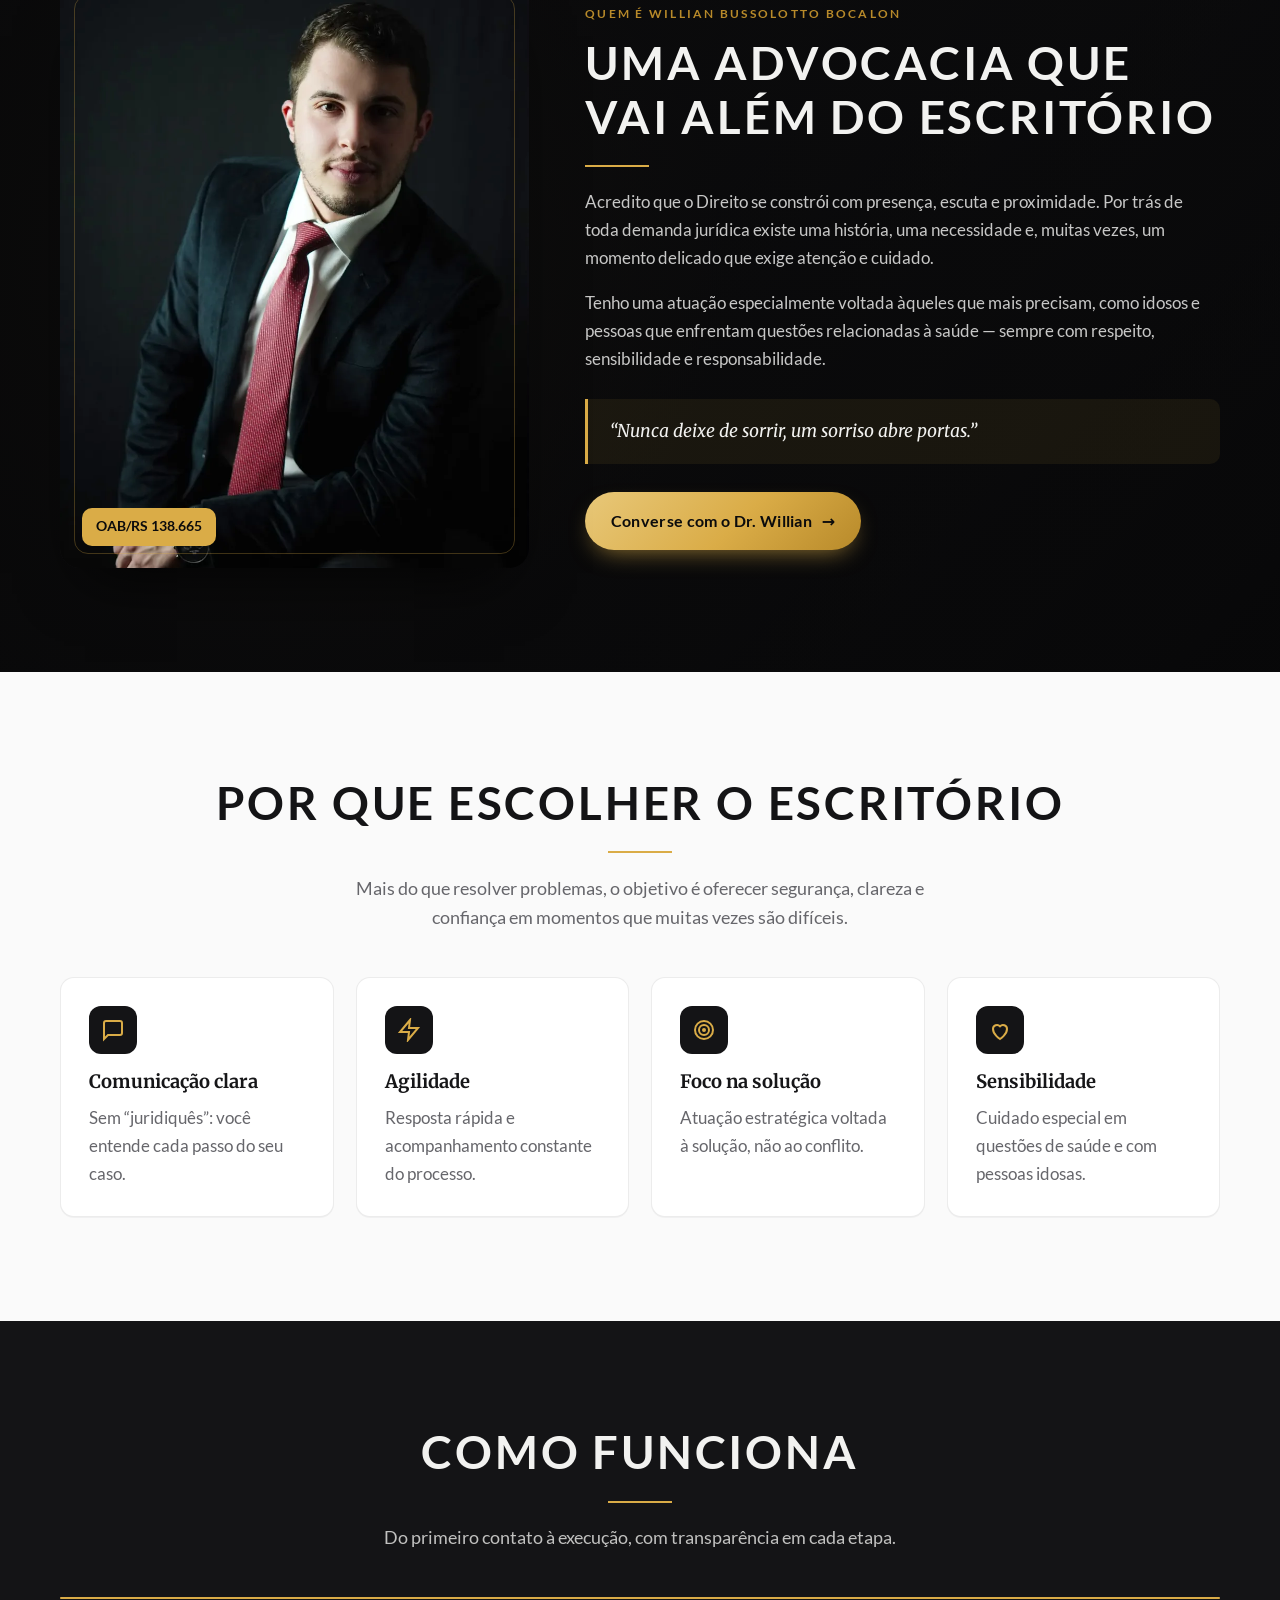
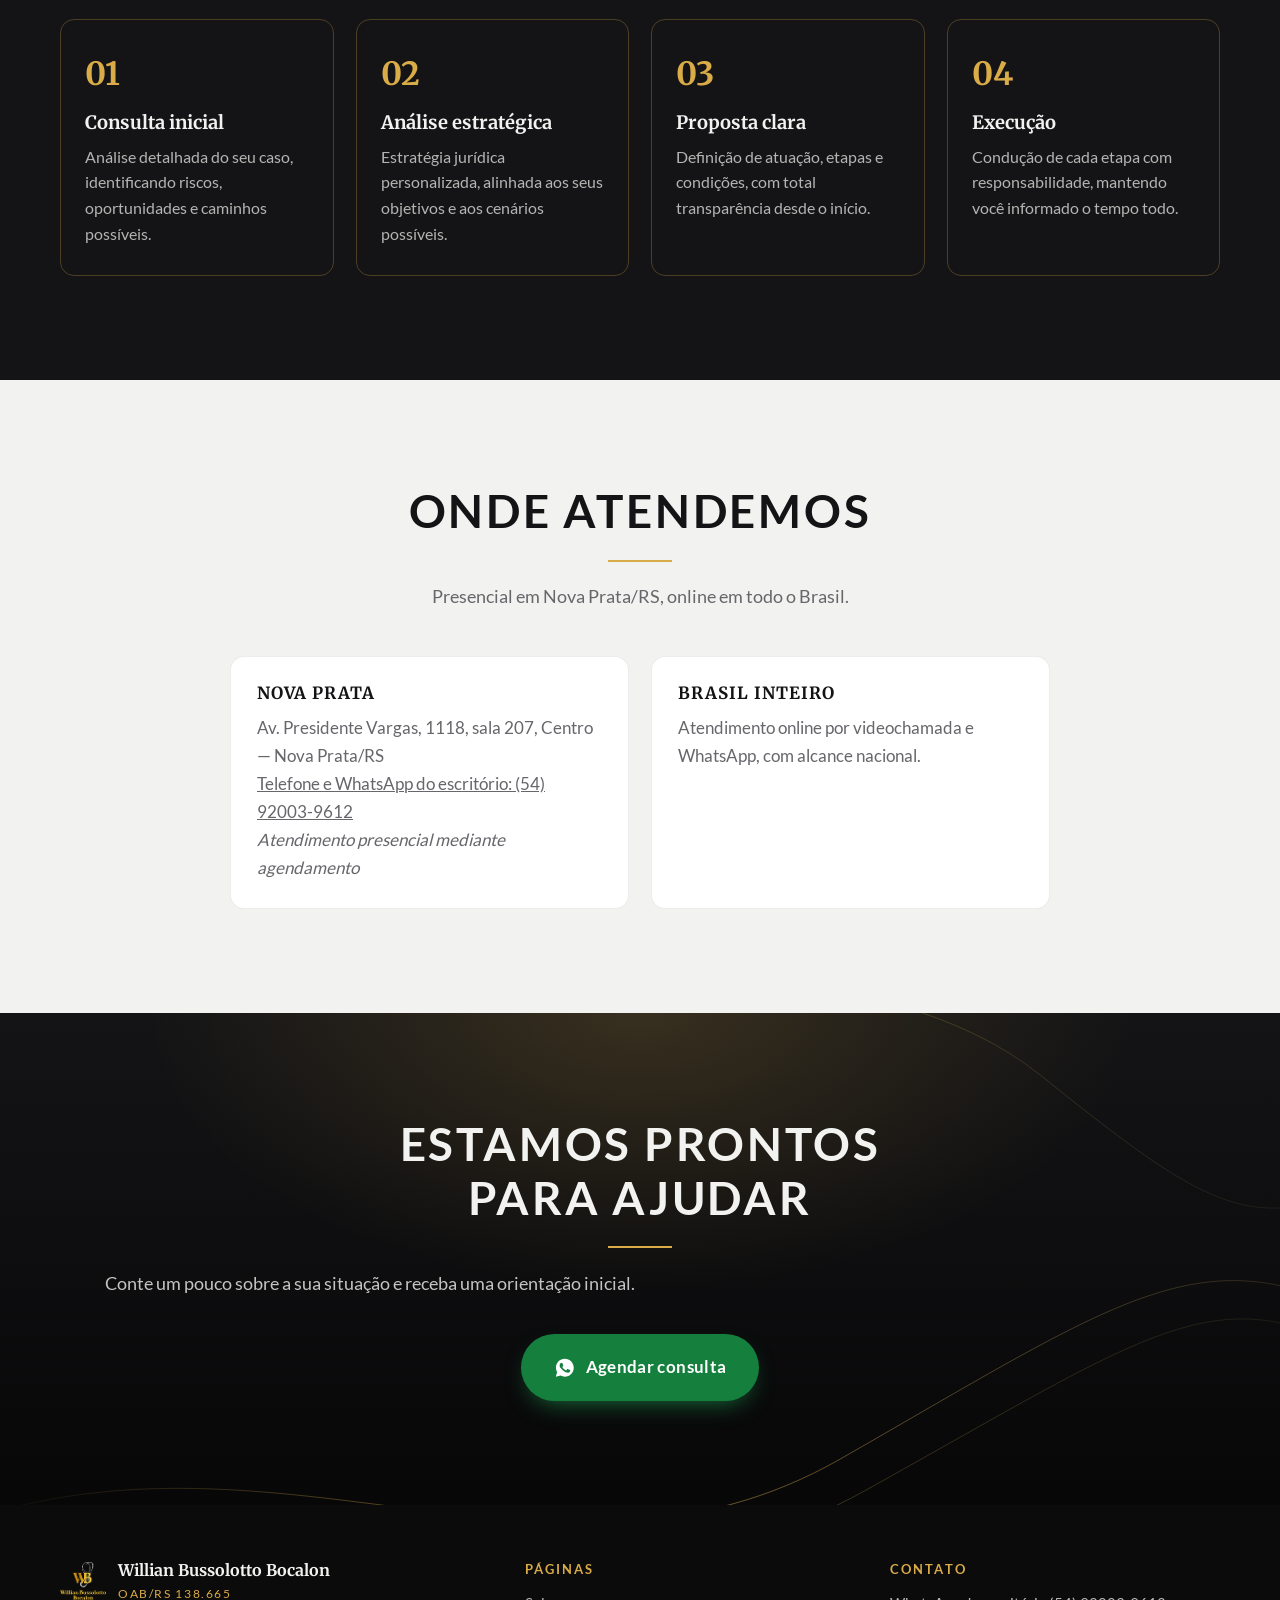
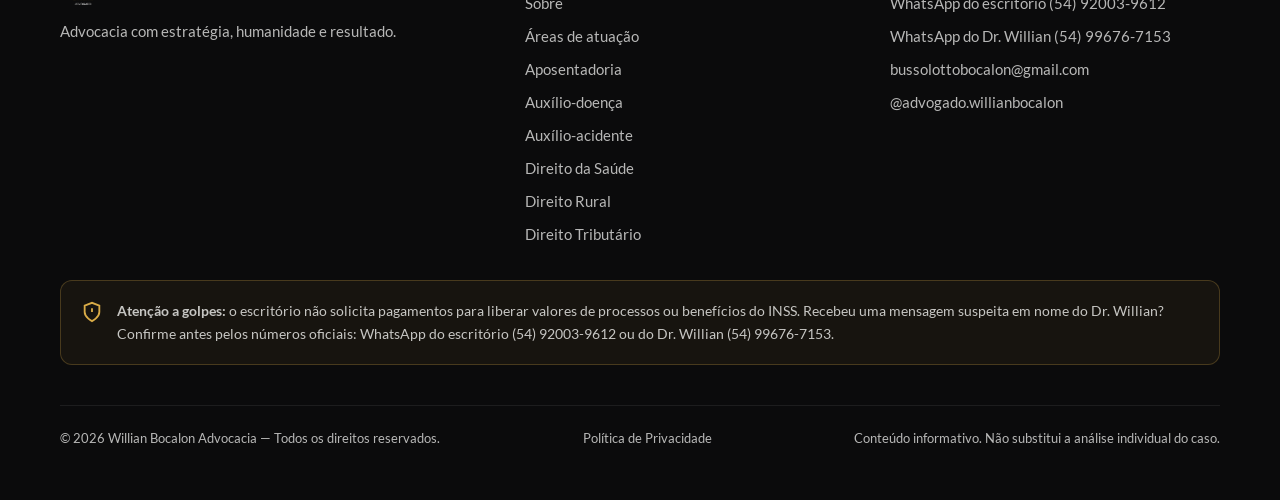
==== commit 69b37532: "Google Analytics 4 (G-1LMCHXW24P) com respeito à recusa de cookies; política de privacidade atualiza" ====
--- a/index.html
+++ b/index.html
@@ -21,7 +21,7 @@
   <link rel="apple-touch-icon" href="/assets/img/apple-touch-icon.png">
   <link rel="preload" href="/assets/fonts/merriweather-700.woff2" as="font" type="font/woff2" crossorigin>
   <link rel="preload" href="/assets/fonts/lato-400.woff2" as="font" type="font/woff2" crossorigin>
-  <link rel="stylesheet" href="assets/css/style.css?v=22">
+  <link rel="stylesheet" href="assets/css/style.css?v=23">
   <script type="application/ld+json">
   {
     "@context": "https://schema.org",
@@ -38,6 +38,7 @@
     "sameAs": ["https://www.instagram.com/advogado.willianbocalon/"]
   }
   </script>
+  <script src="/assets/js/ga.js?v=23"></script>
   <!-- Meta Pixel -->
   <script>
   !function(f,b,e,v,n,t,s){if(f.fbq)return;n=f.fbq=function(){n.callMethod?n.callMethod.apply(n,arguments):n.queue.push(arguments)};if(!f._fbq)f._fbq=n;n.push=n;n.loaded=!0;n.version='2.0';n.queue=[];t=b.createElement(e);t.async=!0;t.src=v;s=b.getElementsByTagName(e)[0];s.parentNode.insertBefore(t,s)}(window,document,'script','https://connect.facebook.net/en_US/fbevents.js');
@@ -389,6 +390,6 @@
   <svg viewBox="0 0 24 24" fill="currentColor"><path d="M12.04 2C6.58 2 2.13 6.45 2.13 11.91c0 1.75.46 3.45 1.32 4.95L2.05 22l5.25-1.38a9.9 9.9 0 0 0 4.74 1.21c5.46 0 9.91-4.45 9.91-9.91C21.95 6.45 17.5 2 12.04 2Zm5.8 14.06c-.24.68-1.42 1.3-1.96 1.35-.5.05-1.13.07-1.82-.11-.42-.13-.96-.31-1.65-.61-2.9-1.25-4.8-4.18-4.94-4.37-.14-.19-1.18-1.57-1.18-3 0-1.42.75-2.12 1.01-2.41.27-.29.58-.36.78-.36h.56c.18 0 .42-.07.66.5.24.58.82 2 .89 2.15.07.14.12.31.02.5-.1.19-.14.31-.29.48-.14.17-.3.37-.43.5-.14.14-.29.3-.13.59.17.29.74 1.22 1.59 1.97 1.09.97 2.01 1.27 2.3 1.42.29.14.46.12.63-.07.17-.19.72-.84.92-1.13.19-.29.38-.24.65-.14.26.1 1.68.79 1.97.94.29.14.48.22.55.34.07.12.07.7-.17 1.38Z"/></svg>
 </a>
 
-<script src="assets/js/main.js?v=22"></script>
+<script src="assets/js/main.js?v=23"></script>
 </body>
 </html>
